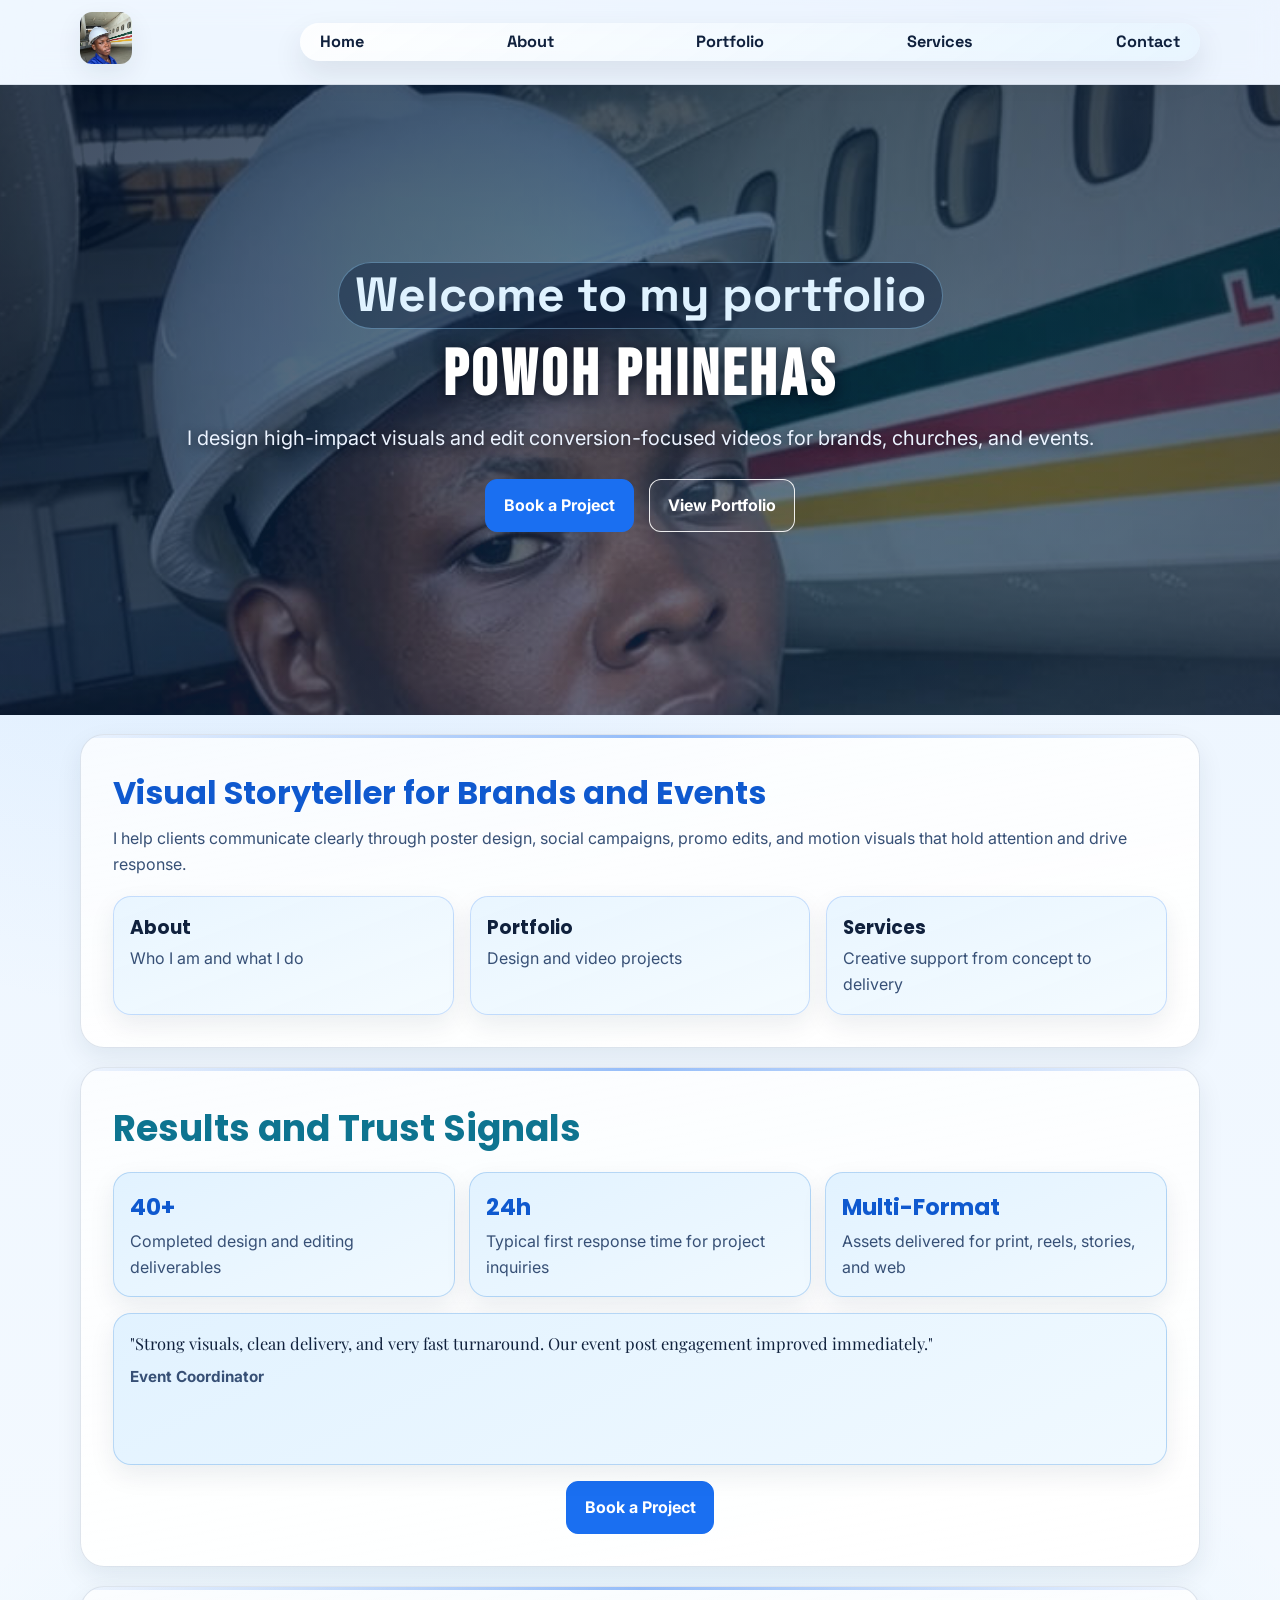
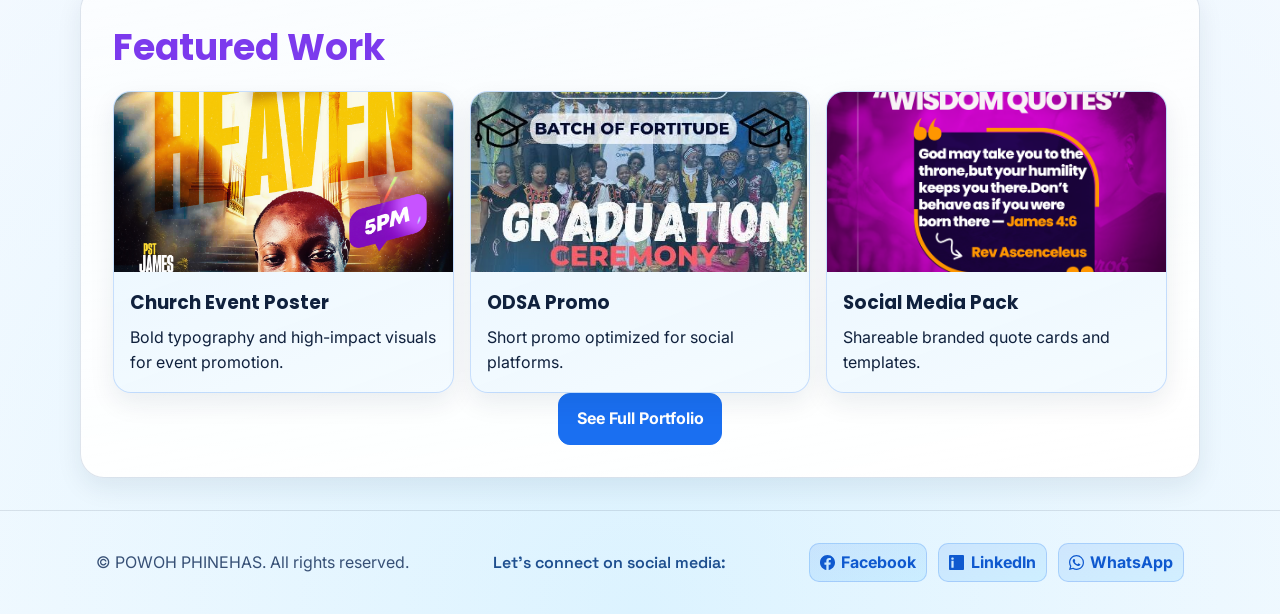
==== index.html @ 0a08f2ab "Done v1.0" ====
﻿<!DOCTYPE html>
<html lang="en">
<head>
  <meta charset="utf-8" />
  <meta name="viewport" content="width=device-width, initial-scale=1.0"/>
  <title>Powoh Phinehas - Portfolio</title>

  <link rel="stylesheet" href="../css/style.css?v=20260227bb" />
  <link href="https://fonts.googleapis.com/css2?family=Inter:wght@300;400;600;700&family=Poppins:wght@400;600;700&family=Space+Grotesk:wght@500;600;700&family=Bebas+Neue&family=Playfair+Display:wght@600;700&display=swap" rel="stylesheet">
</head>
<body>
  <a class="skip-link" href="#main-content">Skip to content</a>
  <header class="site-header">
    <div class="container nav-container">
      <a class="logo" href="index.html">
        <img src="../images/ME.jpeg" alt="Powoh Phinehas logo">
      </a>
      <button id="nav-toggle" aria-label="Toggle navigation" aria-expanded="false" aria-controls="nav">
        <span></span><span></span><span></span>
      </button>
      <nav id="nav" aria-label="Primary navigation">
        <ul>
          <li><a href="index.html" class="nav-link">Home</a></li>
          <li><a href="about.html" class="nav-link">About</a></li>
          <li><a href="Portfolio.html" class="nav-link">Portfolio</a></li>
          <li><a href="services.html" class="nav-link">Services</a></li>
          <li><a href="contact.html" class="nav-link">Contact</a></li>
        </ul>
      </nav>
    </div>
  </header>

  <section class="hero reveal" role="banner" id="home">
    <div class="overlay"></div>
    <div class="container hero-content">
      <p class="hero-welcome">Welcome to my portfolio</p>
      <h1 class="hero-title">POWOH PHINEHAS</h1>
      <p class="hero-sub">I design high-impact visuals and edit conversion-focused videos for brands, churches, and events.</p>
      <div class="hero-cta reveal">
        <a href="contact.html" class="btn btn-primary cta-pulse">Book a Project</a>
        <a href="Portfolio.html" class="btn btn-outline">View Portfolio</a>
      </div>
    </div>
  </section>

  <main id="main-content">
    <section class="home-intro container reveal" id="intro">
      <h2>Visual Storyteller for Brands and Events</h2>
      <p>I help clients communicate clearly through poster design, social campaigns, promo edits, and motion visuals that hold attention and drive response.</p>
      <div class="home-links">
        <a class="card reveal" href="about.html">
          <h3>About</h3>
          <p>Who I am and what I do</p>
        </a>
        <a class="card reveal" href="Portfolio.html">
          <h3>Portfolio</h3>
          <p>Design and video projects</p>
        </a>
        <a class="card reveal" href="services.html">
          <h3>Services</h3>
          <p>Creative support from concept to delivery</p>
        </a>
      </div>
    </section>

    <section class="trust container reveal" id="results">
      <h2 class="section-title">Results and Trust Signals</h2>
      <div class="trust-grid">
        <article class="trust-card reveal">
          <h3>40+</h3>
          <p>Completed design and editing deliverables</p>
        </article>
        <article class="trust-card reveal">
          <h3>24h</h3>
          <p>Typical first response time for project inquiries</p>
        </article>
        <article class="trust-card reveal">
          <h3>Multi-Format</h3>
          <p>Assets delivered for print, reels, stories, and web</p>
        </article>
      </div>
      <div class="testimonial-grid testimonial-carousel">
        <article class="testimonial-card reveal">
          <p>"Strong visuals, clean delivery, and very fast turnaround. Our event post engagement improved immediately."</p>
          <h4>Event Coordinator</h4>
        </article>
        <article class="testimonial-card reveal">
          <p>"The edit pacing and text animation felt premium. It made our promo look much more professional."</p>
          <h4>Media Lead</h4>
        </article>
      </div>
      <div class="center trust-cta">
        <a class="btn btn-primary cta-pulse" href="contact.html">Book a Project</a>
      </div>
    </section>

    <section class="preview container reveal" id="featured">
      <h2 class="section-title">Featured Work</h2>
      <div class="projects-grid preview-grid">
        <article class="project-card reveal">
          <img src="../images/CHURCH POSTER copy.jpg" alt="Church event poster" loading="lazy" decoding="async">
          <div class="project-info">
            <h3>Church Event Poster</h3>
            <p>Bold typography and high-impact visuals for event promotion.</p>
          </div>
        </article>

        <article class="project-card reveal">
          <img src="../images/ODSA.jpeg" alt="Promotional video still" loading="lazy" decoding="async">
          <div class="project-info">
            <h3>ODSA Promo</h3>
            <p>Short promo optimized for social platforms.</p>
          </div>
        </article>

        <article class="project-card reveal">
          <img src="../images/QUOTE.png" alt="Social media quote card" loading="lazy" decoding="async">
          <div class="project-info">
            <h3>Social Media Pack</h3>
            <p>Shareable branded quote cards and templates.</p>
          </div>
        </article>
      </div>
      <div class="center">
        <a class="btn btn-primary" href="Portfolio.html">See Full Portfolio</a>
      </div>
    </section>
  </main>
  <footer class="site-footer">
    <div class="container footer-content">
      <p>&copy; <span id="year"></span> POWOH PHINEHAS. All rights reserved.</p>
      <p class="social-message">Let's connect on social media:</p>
      <div class="social-links" aria-label="Social links">
        <a href="https://www.facebook.com/powoh.phinehas" target="_blank" rel="noopener noreferrer"><span class="social-icon" aria-hidden="true"><svg viewBox="0 0 16 16"><path d="M16 8.049C16 3.604 12.418 0 8 0S0 3.604 0 8.049c0 4.017 2.926 7.347 6.75 7.951V10.38H4.719V8.049H6.75V6.275c0-2.017 1.195-3.131 3.022-3.131.876 0 1.792.158 1.792.158v1.98h-1.01c-.994 0-1.304.621-1.304 1.258v1.509h2.219l-.354 2.331H9.25V16c3.824-.604 6.75-3.934 6.75-7.951"/></svg></span><span>Facebook</span></a>
        <a href="https://www.linkedin.com/feed/?doFeedRefresh=true&nis=true&lipi=urn%3Ali%3Apage%3Ad_flagship3_feed%3B5JfuWDOmRIS6Zm6O9bgHtg%3D%3D" target="_blank" rel="noopener noreferrer"><span class="social-icon" aria-hidden="true"><svg viewBox="0 0 16 16"><path d="M0 1.146C0 .513.526 0 1.175 0h13.65C15.473 0 16 .513 16 1.146v13.708c0 .633-.527 1.146-1.175 1.146H1.175C.526 16 0 15.487 0 14.854zM4.943 13.5V6.169H2.542V13.5zm-1.2-8.332c.837 0 1.358-.554 1.358-1.248-.015-.709-.52-1.248-1.341-1.248S2.4 3.21 2.4 3.92c0 .694.521 1.248 1.327 1.248zm9.758 8.332h-2.4V9.533c0-.996-.356-1.676-1.248-1.676-.681 0-1.086.458-1.264.9-.065.159-.081.38-.081.601V13.5h-2.4V6.169h2.4v1.001c.319-.492.889-1.193 2.165-1.193 1.581 0 2.767 1.032 2.767 3.25z"/></svg></span><span>LinkedIn</span></a>
        <a href="https://wa.me/237678620953" target="_blank" rel="noopener noreferrer"><span class="social-icon" aria-hidden="true"><svg viewBox="0 0 16 16"><path d="M13.601 2.326A7.95 7.95 0 0 0 8.023.001C3.627.001.05 3.56.05 7.94c0 1.402.366 2.77 1.06 3.977L0 16l4.214-1.104A7.98 7.98 0 0 0 8.02 15.9h.003c4.394 0 7.971-3.558 7.972-7.94a7.9 7.9 0 0 0-2.394-5.634M8.023 14.56h-.003a6.64 6.64 0 0 1-3.391-.933l-.243-.144-2.5.655.668-2.43-.158-.25a6.6 6.6 0 0 1-1.02-3.515c.002-3.652 2.994-6.623 6.668-6.623a6.62 6.62 0 0 1 4.709 1.951 6.57 6.57 0 0 1 1.952 4.695c-.001 3.652-2.994 6.623-6.682 6.623m3.651-4.97c-.2-.1-1.183-.582-1.366-.648-.183-.067-.316-.1-.449.1-.133.2-.516.648-.632.782-.116.133-.233.15-.432.05-.2-.1-.843-.31-1.605-.988-.593-.527-.994-1.177-1.11-1.376-.116-.2-.012-.307.087-.407.09-.089.2-.233.299-.35.1-.116.133-.2.2-.333.066-.133.033-.25-.017-.35-.05-.1-.448-1.078-.614-1.475-.162-.39-.327-.337-.449-.343l-.383-.007a.74.74 0 0 0-.532.25c-.183.2-.698.682-.698 1.661s.714 1.924.814 2.057c.1.133 1.403 2.134 3.399 2.992.475.205.845.327 1.134.418.477.151.911.13 1.254.079.382-.057 1.183-.483 1.35-.95.166-.466.166-.866.116-.95-.05-.083-.183-.133-.382-.233"/></svg></span><span>WhatsApp</span></a>
      </div>
    </div>
  </footer>

  <script src="https://cdn.emailjs.com/sdk/2.3.2/email.min.js"></script>
  <script src="../js/script.js?v=20260227bb"></script>
</body>
</html>
---- css/style.css ----
* {
  box-sizing: border-box;
  margin: 0;
  padding: 0;
}

:root {
  --bg-start: #eaf4ff;
  --bg-end: #f7fbff;
  --surface: #ffffff;
  --surface-soft: rgba(255, 255, 255, 0.72);
  --surface-line: rgba(25, 67, 123, 0.14);
  --text: #10213d;
  --text-soft: #375076;
  --brand: #1a6ff1;
  --brand-strong: #0f59cf;
  --brand-soft: rgba(26, 111, 241, 0.12);
  --accent-cyan: #18b8ff;
  --accent-sky: #5dd8ff;
  --accent-mint: #17c9a2;
  --card-grad-a: rgba(232, 245, 255, 0.96);
  --card-grad-b: rgba(244, 251, 255, 0.98);
  --card-border: rgba(26, 111, 241, 0.2);
  --radius-sm: 12px;
  --radius-md: 18px;
  --radius-lg: 24px;
  --shadow-sm: 0 10px 26px rgba(16, 33, 61, 0.08);
  --shadow-md: 0 18px 40px rgba(16, 33, 61, 0.12);
  --shadow-lg: 0 28px 60px rgba(16, 33, 61, 0.16);
  --font-body: "Inter", "Segoe UI", sans-serif;
  --font-heading: "Poppins", sans-serif;
  --font-ui: "Space Grotesk", "Poppins", sans-serif;
  --font-display: "Bebas Neue", "Poppins", sans-serif;
  --font-editorial: "Playfair Display", Georgia, serif;
}

html {
  scroll-behavior: smooth;
}

body {
  min-height: 100%;
  font-family: var(--font-body);
  color: var(--text);
  background:
    radial-gradient(circle at 15% 10%, rgba(92, 169, 255, 0.2), transparent 35%),
    radial-gradient(circle at 85% 0%, rgba(26, 111, 241, 0.16), transparent 30%),
    radial-gradient(circle at 50% 100%, rgba(24, 184, 255, 0.12), transparent 40%),
    linear-gradient(180deg, var(--bg-start), var(--bg-end));
  line-height: 1.6;
  opacity: 1;
  transition: opacity 0.28s ease;
}

body.page-leave {
  opacity: 0;
}

body::after {
  content: "";
  position: fixed;
  inset: 0;
  z-index: 999;
  pointer-events: none;
  background:
    linear-gradient(165deg, rgba(233, 246, 255, 0.95), rgba(194, 232, 255, 0.86)),
    radial-gradient(circle at 75% 25%, rgba(24, 184, 255, 0.24), transparent 45%);
  transform: translateY(0);
  opacity: 0;
  display: none;
}

body.intro-active::after {
  display: block;
  opacity: 1;
}

body.intro-done::after {
  animation: introSweep 0.75s cubic-bezier(0.2, 0.7, 0.2, 1) forwards;
}

@keyframes introSweep {
  0% {
    transform: translateY(0);
    opacity: 1;
  }
  100% {
    transform: translateY(-100%);
    opacity: 0;
  }
}

main {
  display: block;
}

.skip-link {
  position: absolute;
  left: 0.75rem;
  top: -3rem;
  z-index: 120;
  background: var(--brand);
  color: #fff;
  text-decoration: none;
  border-radius: 10px;
  padding: 0.6rem 0.9rem;
  font-weight: 600;
}

.skip-link:focus {
  top: 0.75rem;
}

.container {
  max-width: 1120px;
  margin: 0 auto;
  padding: 1rem;
}

.site-header {
  position: sticky;
  top: 0;
  z-index: 100;
  background: rgba(255, 255, 255, 0.6);
  backdrop-filter: blur(14px);
  border-bottom: 1px solid rgba(16, 33, 61, 0.1);
  transition: background 0.24s ease, box-shadow 0.24s ease, transform 0.24s ease;
}

.site-header.scrolled {
  background: rgba(255, 255, 255, 0.78);
  box-shadow: var(--shadow-sm);
  transform: translateY(-1px);
}

.nav-container {
  display: flex;
  align-items: center;
  justify-content: space-between;
  gap: 1rem;
  padding: 0.75rem 0;
}

.logo img {
  height: 52px;
  width: 52px;
  border-radius: var(--radius-sm);
  object-fit: cover;
  box-shadow: var(--shadow-sm);
}

#nav {
  flex: 1;
  max-width: 900px;
}

#nav ul {
  list-style: none;
  display: flex;
  align-items: center;
  gap: 0.4rem;
  width: 100%;
  justify-content: space-between;
  background: linear-gradient(145deg, rgba(255, 255, 255, 0.78), rgba(230, 244, 255, 0.88));
  border-radius: 999px;
  padding: 0.38rem;
  box-shadow: 0 14px 30px rgba(16, 33, 61, 0.1);
  backdrop-filter: blur(12px);
}

#nav a {
  color: var(--text);
  text-decoration: none;
  padding: 0.62rem 0.86rem;
  border-radius: 999px;
  font-family: var(--font-ui);
  font-weight: 700;
  font-size: 1.02rem;
  flex: 1;
  text-align: center;
  border: 0;
  position: relative;
  overflow: hidden;
  transition: color 0.24s ease, background 0.24s ease, transform 0.24s ease, border-color 0.24s ease;
}

#nav a::after {
  content: "";
  position: absolute;
  inset: auto 20% 5px;
  height: 2px;
  border-radius: 999px;
  background: linear-gradient(90deg, var(--brand), var(--accent-cyan));
  transform: scaleX(0);
  transform-origin: center;
  transition: transform 0.24s ease;
}

#nav a:hover,
#nav a.active {
  color: var(--brand);
  background: linear-gradient(145deg, rgba(26, 111, 241, 0.14), rgba(24, 184, 255, 0.14));
  transform: translateY(-1px);
}

#nav a:hover::after,
#nav a.active::after {
  transform: scaleX(1);
}

#nav a.active {
  animation: navActivePulse 2.2s ease-in-out infinite;
}

@keyframes navActivePulse {
  0%, 100% {
    box-shadow: 0 0 0 0 rgba(26, 111, 241, 0.12);
  }
  50% {
    box-shadow: 0 0 0 8px rgba(26, 111, 241, 0.02);
  }
}

#nav a:focus-visible,
.btn:focus-visible,
.filter-btn:focus-visible,
input:focus-visible,
textarea:focus-visible,
.lb-close:focus-visible {
  outline: 3px solid rgba(26, 111, 241, 0.34);
  outline-offset: 2px;
}

#nav-toggle {
  display: none;
  height: 42px;
  width: 42px;
  border: 1px solid rgba(16, 33, 61, 0.12);
  border-radius: 10px;
  background: rgba(255, 255, 255, 0.75);
  cursor: pointer;
  align-items: center;
  justify-content: center;
  flex-direction: column;
  gap: 4px;
}

#nav-toggle span {
  display: block;
  width: 18px;
  height: 2px;
  border-radius: 3px;
  background: var(--text);
  transition: transform 0.24s ease, opacity 0.24s ease;
}

#nav-toggle.open span:nth-child(1) {
  transform: translateY(6px) rotate(45deg);
}

#nav-toggle.open span:nth-child(2) {
  opacity: 0;
}

#nav-toggle.open span:nth-child(3) {
  transform: translateY(-6px) rotate(-45deg);
}

.hero {
  min-height: 70vh;
  display: flex;
  align-items: center;
  position: relative;
  overflow: hidden;
  background-image: url("../../images/ME.jpeg");
  background-position: center;
  background-size: cover;
  background-repeat: no-repeat;
}

.hero::before {
  content: "";
  position: absolute;
  inset: -5%;
  background-image: inherit;
  background-size: cover;
  background-position: center;
  transform: translateY(var(--parallax-offset, 0px)) scale(1.05);
  z-index: 0;
  filter: contrast(1.12) saturate(1.16) brightness(0.82);
}

.hero .overlay {
  position: absolute;
  inset: 0;
  z-index: 1;
  background:
    linear-gradient(168deg, rgba(5, 20, 46, 0.56), rgba(14, 48, 95, 0.34)),
    radial-gradient(circle at 50% 35%, rgba(24, 184, 255, 0.16), rgba(10, 25, 55, 0.38));
}

.hero-content {
  width: 100%;
  position: relative;
  z-index: 2;
  text-align: center;
  padding: 5rem 1rem;
}

.hero-welcome {
  display: inline-block;
  margin-bottom: 0.75rem;
  padding: 0.45rem 1rem;
  border-radius: 999px;
  font-family: var(--font-ui);
  font-weight: 700;
  font-size: clamp(1.5rem, 4.5vw, 3rem);
  line-height: 1.05;
  color: #dff2ff;
  background: rgba(8, 25, 54, 0.42);
  border: 1px solid rgba(154, 214, 255, 0.4);
}

.hero-title {
  font-family: var(--font-display);
  font-size: clamp(2.2rem, 6vw, 4rem);
  line-height: 1.08;
  letter-spacing: 0.06em;
  color: #fff;
  margin-bottom: 0.8rem;
  text-shadow: 0 3px 14px rgba(2, 8, 20, 0.72);
}

body.motion-ready .hero-title,
body.motion-ready .hero-sub,
body.motion-ready .hero-cta {
  opacity: 0;
  transform: translateY(20px);
}

body.hero-ready .hero-title,
body.hero-ready .hero-sub,
body.hero-ready .hero-cta {
  opacity: 1;
  transform: translateY(0);
  transition: opacity 0.75s ease, transform 0.75s ease;
}

body.hero-ready .hero-sub {
  transition-delay: 0.18s;
}

body.hero-ready .hero-cta {
  transition-delay: 0.34s;
}

.hero-sub {
  color: #ebf3ff;
  font-size: clamp(1rem, 2vw, 1.25rem);
  margin-bottom: 1.2rem;
  text-shadow: 0 2px 10px rgba(2, 8, 20, 0.62);
}

.hero-cta .btn {
  margin: 0.35rem;
}

.btn {
  display: inline-block;
  padding: 0.78rem 1.12rem;
  border-radius: var(--radius-sm);
  border: 1px solid rgba(16, 33, 61, 0.12);
  text-decoration: none;
  font-weight: 700;
  color: var(--text);
  background: #fff;
  transition: transform 0.2s ease, box-shadow 0.2s ease, background 0.2s ease;
}

.btn:hover {
  transform: translateY(-2px);
  box-shadow: var(--shadow-md);
}

.btn:active {
  transform: translateY(0);
}

.btn-primary {
  background: var(--brand);
  border-color: var(--brand);
  color: #fff;
}

.btn-primary:hover {
  background: var(--brand-strong);
  border-color: var(--brand-strong);
}

@keyframes ctaBreath {
  0% {
    transform: scale(1);
    box-shadow: 0 0 0 0 rgba(26, 111, 241, 0.32);
  }
  50% {
    transform: scale(1.06);
    box-shadow: 0 0 0 10px rgba(26, 111, 241, 0.05);
  }
  100% {
    transform: scale(1);
    box-shadow: 0 0 0 0 rgba(26, 111, 241, 0.32);
  }
}

.cta-pulse {
  animation: ctaBreath 2.6s ease-in-out infinite;
}

.cta-pulse:hover {
  animation-play-state: paused;
}

.btn-outline {
  color: #fff;
  border-color: rgba(255, 255, 255, 0.9);
  background: rgba(255, 255, 255, 0.08);
}

.btn-outline:hover {
  background: rgba(255, 255, 255, 0.2);
}

.about,
.portfolio,
.services,
.contact,
.home-intro,
.preview,
.trust {
  margin: 1.2rem auto;
  padding: 2rem;
  border-radius: var(--radius-lg);
  background: linear-gradient(170deg, var(--surface-soft), #fff);
  border: 1px solid var(--surface-line);
  box-shadow: var(--shadow-sm);
  position: relative;
  overflow: hidden;
}

.about::before,
.portfolio::before,
.services::before,
.contact::before,
.home-intro::before,
.preview::before,
.trust::before {
  content: "";
  position: absolute;
  left: -8%;
  right: -8%;
  top: 0;
  height: 3px;
  background: linear-gradient(90deg, transparent, rgba(26, 111, 241, 0.45), transparent);
  animation: driftLine 7s linear infinite;
}

@keyframes driftLine {
  0% {
    transform: translateX(-30%);
  }
  100% {
    transform: translateX(30%);
  }
}

.section-title {
  font-family: var(--font-heading);
  font-size: clamp(1.6rem, 3vw, 2.25rem);
  margin-bottom: 0.9rem;
}

.home-intro h2 {
  font-family: var(--font-heading);
  font-size: clamp(1.4rem, 3vw, 2rem);
  margin-bottom: 0.5rem;
}

#intro h2 {
  color: #0f59cf;
}

#results .section-title {
  color: #0e7490;
}

#featured .section-title {
  color: #7c3aed;
}

.home-intro p,
.portfolio-intro,
.bio,
.proj-desc,
.project-meta,
.project-outcome,
.service-card p,
.contact-info p,
.contact-info a {
  color: var(--text-soft);
}

.case-line {
  color: var(--text);
  font-size: 0.94rem;
  margin-bottom: 0.34rem;
}

.home-links {
  display: flex;
  flex-wrap: wrap;
  gap: 1rem;
  margin-top: 1.2rem;
}

.card,
.project-card,
.service-card,
.contact-grid form,
.contact-info {
  border-radius: var(--radius-md);
  border: 1px solid var(--card-border);
  background: linear-gradient(160deg, var(--card-grad-a), var(--card-grad-b));
  box-shadow: var(--shadow-sm);
}

.card {
  flex: 1;
  min-width: 220px;
  padding: 1rem;
  color: inherit;
  text-decoration: none;
  transition: transform 0.24s ease, box-shadow 0.24s ease;
}

.card h3 {
  font-family: var(--font-heading);
  margin-bottom: 0.2rem;
}

.card:hover {
  transform: translateY(-4px);
  box-shadow: var(--shadow-md);
}

@keyframes gentleFloat {
  0% {
    transform: translateY(0);
  }
  50% {
    transform: translateY(-8px);
  }
  100% {
    transform: translateY(0);
  }
}

.home-intro .home-links .card,
.trust-grid .trust-card {
  animation: gentleFloat 5.6s ease-in-out infinite;
}

.home-intro .home-links .card:nth-child(2),
.trust-grid .trust-card:nth-child(2) {
  animation-delay: 0.7s;
}

.home-intro .home-links .card:nth-child(3),
.trust-grid .trust-card:nth-child(3) {
  animation-delay: 1.4s;
}

.about-grid {
  display: grid;
  grid-template-columns: 280px 1fr;
  gap: 1.3rem;
  align-items: center;
}

.about-photo img {
  width: 100%;
  border-radius: var(--radius-md);
  box-shadow: var(--shadow-md);
}

.tools-list {
  margin: 0.6rem 0 1rem 1.2rem;
}

.tools-list li {
  margin-bottom: 0.35rem;
}

.skills-grid,
.about-skills {
  display: grid;
  grid-template-columns: repeat(2, minmax(0, 1fr));
  gap: 0.9rem;
}

.progress {
  margin-top: 0.45rem;
  border-radius: 999px;
  background: rgba(16, 33, 61, 0.12);
  height: 12px;
  overflow: hidden;
}

.progress > span {
  display: block;
  width: 0%;
  height: 100%;
  background: linear-gradient(90deg, #0f67e5, #5ec7ff);
  transition: width 1s ease;
}

.skill h4 {
  display: flex;
  align-items: center;
  justify-content: space-between;
  gap: 0.6rem;
}

.skill-value {
  color: var(--brand-strong);
  font-weight: 700;
}

.filters {
  display: flex;
  flex-wrap: wrap;
  gap: 0.6rem;
  margin-bottom: 0.9rem;
}

.filter-btn {
  border: 1px solid rgba(16, 33, 61, 0.12);
  border-radius: 999px;
  padding: 0.5rem 0.86rem;
  font-weight: 700;
  cursor: pointer;
  color: var(--text);
  background: #fff;
}

.filter-btn.active {
  color: #fff;
  border-color: transparent;
  background: var(--brand);
}

.projects-grid {
  display: grid;
  grid-template-columns: repeat(auto-fit, minmax(260px, 1fr));
  gap: 1rem;
}

.project-card {
  overflow: hidden;
  transition: transform 0.24s ease, box-shadow 0.24s ease;
  position: relative;
}

.project-card:hover {
  transform: translateY(-5px);
  box-shadow: var(--shadow-lg);
}

.project-card::after {
  content: "View Full";
  position: absolute;
  inset: 0;
  display: grid;
  place-items: center;
  color: #fff;
  font-weight: 700;
  letter-spacing: 0.02em;
  background: linear-gradient(180deg, rgba(11, 19, 36, 0.03), rgba(11, 19, 36, 0.62));
  opacity: 0;
  transform: translateY(8px);
  transition: opacity 0.25s ease, transform 0.25s ease;
  pointer-events: none;
}

.project-card:hover::after,
.project-card:focus-visible::after {
  opacity: 1;
  transform: translateY(0);
}

.project-card.filter-out {
  opacity: 0;
  transform: scale(0.94);
  pointer-events: none;
}

.project-card.filter-in {
  animation: filterIn 0.34s ease;
}

@keyframes filterIn {
  from {
    opacity: 0;
    transform: scale(0.94);
  }
  to {
    opacity: 1;
    transform: scale(1);
  }
}

.project-card img {
  width: 100%;
  height: 180px;
  object-fit: cover;
  display: block;
}

.portfolio .project-card img {
  height: 260px;
  object-fit: contain;
  background: #eaf4ff;
}

.project-info {
  padding: 1rem;
}

.project-info h3 {
  font-family: var(--font-heading);
  margin-bottom: 0.42rem;
}

.project-meta,
.project-outcome,
.proj-desc {
  font-size: 0.95rem;
  margin-bottom: 0.35rem;
}

.project-meta strong,
.project-outcome strong {
  color: var(--text);
}

.services-grid {
  display: grid;
  grid-template-columns: repeat(auto-fit, minmax(220px, 1fr));
  gap: 1rem;
}

.service-card {
  padding: 1rem;
  transition: transform 0.22s ease, box-shadow 0.22s ease;
}

.service-card:hover {
  transform: translateY(-4px);
  box-shadow: var(--shadow-md);
}

.service-card h3,
.contact-info h3 {
  font-family: var(--font-heading);
  margin-bottom: 0.4rem;
}

.service-icon {
  width: 42px;
  height: 42px;
  border-radius: 12px;
  display: grid;
  place-items: center;
  background: var(--brand-soft);
  color: var(--brand-strong);
  font-weight: 700;
  margin-bottom: 0.65rem;
  border: 1px solid rgba(26, 111, 241, 0.28);
  transition: transform 0.25s ease;
}

.service-card:hover .service-icon {
  transform: translateY(-3px) rotate(-4deg);
}

.contact-grid {
  display: grid;
  grid-template-columns: 1fr 360px;
  gap: 1rem;
  align-items: start;
}

.contact-grid form,
.contact-info {
  padding: 1rem;
}

.contact-cta,
.contact-info {
  background: linear-gradient(170deg, rgba(255, 255, 255, 0.9), rgba(233, 246, 255, 0.95));
  backdrop-filter: blur(10px);
}

.contact-cta {
  border: 1px solid rgba(16, 33, 61, 0.1);
  border-radius: var(--radius-md);
  box-shadow: var(--shadow-sm);
  min-height: 100%;
  display: flex;
  flex-direction: column;
  align-items: center;
  justify-content: center;
  text-align: center;
  gap: 0.8rem;
  padding: 2rem 1.2rem;
}

.contact-cta h2 {
  font-family: var(--font-heading);
  font-size: clamp(1.4rem, 2.8vw, 2rem);
}

.contact-cta p {
  color: var(--text-soft);
  max-width: 44ch;
}

.btn-whatsapp {
  background: #ffffff;
  color: #25d366;
  border-color: rgba(37, 211, 102, 0.35);
  border-radius: 999px;
  padding: 0.9rem;
  display: inline-flex;
  align-items: center;
  justify-content: center;
  gap: 0;
  font-weight: 700;
  font-family: var(--font-ui);
  width: 94px;
  height: 94px;
}

.btn-whatsapp:hover {
  transform: translateY(-2px) scale(1.03);
  box-shadow: 0 16px 30px rgba(37, 211, 102, 0.28);
  background: #f6fff9;
}

.wa-icon {
  width: 52px;
  height: 52px;
  display: inline-grid;
  place-items: center;
}

.wa-icon svg {
  width: 100%;
  height: 100%;
  fill: #25d366;
}

.btn-whatsapp.icon-only {
  padding: 0;
}

.wa-label {
  margin-top: 0.35rem;
  font-family: var(--font-ui);
  font-weight: 700;
  color: #167a46;
}

.contact-grid form {
  display: flex;
  flex-direction: column;
  gap: 0.62rem;
}

.contact-grid label {
  font-weight: 700;
}

.contact-grid input,
.contact-grid textarea,
.contact-grid select {
  border-radius: 10px;
  border: 1px solid rgba(16, 33, 61, 0.18);
  padding: 0.7rem;
  font: inherit;
  background: #fff;
}

.contact-grid input:focus,
.contact-grid textarea:focus,
.contact-grid select:focus {
  border-color: var(--brand);
  outline: 2px solid rgba(26, 111, 241, 0.25);
}

.contact-socials {
  margin-top: 0.8rem;
}

.hp-field {
  position: absolute;
  opacity: 0;
  pointer-events: none;
  height: 0;
  width: 0;
}

.form-status {
  margin-top: 0.45rem;
  font-weight: 700;
}

.form-status.error {
  color: #c22525;
}

.form-status.success {
  color: #0f8a42;
}

.btn.is-loading {
  opacity: 0.9;
  pointer-events: none;
  position: relative;
}

.btn.is-loading::after {
  content: "";
  width: 14px;
  height: 14px;
  margin-left: 8px;
  border-radius: 999px;
  border: 2px solid rgba(255, 255, 255, 0.55);
  border-top-color: #fff;
  display: inline-block;
  vertical-align: middle;
  animation: spin 0.75s linear infinite;
}

.btn.is-success {
  background: #0f8a42;
  border-color: #0f8a42;
}

@keyframes spin {
  to {
    transform: rotate(360deg);
  }
}

.site-footer {
  margin-top: 2rem;
  border-top: 1px solid rgba(16, 33, 61, 0.11);
  padding: 1rem 0;
}

.footer-content {
  display: flex;
  align-items: center;
  justify-content: space-between;
  flex-wrap: wrap;
  gap: 1rem;
  color: var(--text-soft);
}

.social-links {
  display: flex;
  flex-wrap: wrap;
  gap: 0.7rem;
}

.social-message {
  color: #1e4f8f;
  font-weight: 600;
  font-family: var(--font-ui);
}

.social-links a {
  display: inline-flex;
  align-items: center;
  gap: 0.4rem;
  text-decoration: none;
  border: 1px solid rgba(26, 111, 241, 0.22);
  border-radius: 10px;
  background: linear-gradient(160deg, rgba(26, 111, 241, 0.12), rgba(24, 184, 255, 0.12));
  color: var(--brand-strong);
  padding: 0.34rem 0.62rem;
  font-weight: 700;
  transition: transform 0.2s ease, background 0.2s ease, box-shadow 0.2s ease;
  position: relative;
  overflow: hidden;
}

.social-links a:hover {
  transform: translateY(-1px);
  background: linear-gradient(160deg, rgba(26, 111, 241, 0.2), rgba(24, 184, 255, 0.2));
  box-shadow: 0 8px 16px rgba(26, 111, 241, 0.18);
}

.social-links a:active::after {
  content: "";
  position: absolute;
  width: 160px;
  height: 160px;
  border-radius: 999px;
  left: 50%;
  top: 50%;
  transform: translate(-50%, -50%);
  background: rgba(26, 111, 241, 0.18);
  animation: ripple 0.4s ease;
}

.social-icon {
  width: 15px;
  height: 15px;
  display: inline-grid;
  place-items: center;
}

.social-icon svg {
  width: 100%;
  height: 100%;
  fill: currentColor;
}

@keyframes ripple {
  from {
    opacity: 0.9;
    transform: translate(-50%, -50%) scale(0.1);
  }
  to {
    opacity: 0;
    transform: translate(-50%, -50%) scale(1);
  }
}

.lightbox {
  position: fixed;
  inset: 0;
  display: none;
  align-items: center;
  justify-content: center;
  z-index: 200;
  padding: 0;
  background: rgba(5, 16, 34, 0.82);
}

.lb-panel {
  width: 100vw;
  height: 100vh;
  max-height: 100vh;
  overflow: hidden;
  border-radius: 0;
  background: #0b1324;
  box-shadow: none;
  display: grid;
  grid-template-rows: 1fr auto;
}

.lightbox .lb-img {
  display: block;
  width: 100%;
  height: 100%;
  max-height: calc(100vh - 110px);
  object-fit: contain;
  background: #0b1324;
  margin: 0 auto;
}

.lb-body {
  padding: 0.9rem 1.1rem 1.1rem;
  background: rgba(255, 255, 255, 0.96);
}

.lb-caption {
  font-family: var(--font-heading);
  margin-bottom: 0.35rem;
}

.lb-desc {
  color: var(--text-soft);
}

.lb-close {
  position: absolute;
  right: 1rem;
  top: 0.85rem;
  border: 0;
  height: 42px;
  width: 42px;
  border-radius: 50%;
  cursor: pointer;
  color: #fff;
  background: rgba(5, 16, 34, 0.62);
  font-size: 1.5rem;
  z-index: 210;
}

.center {
  text-align: center;
}

.trust-grid {
  display: grid;
  grid-template-columns: repeat(auto-fit, minmax(220px, 1fr));
  gap: 0.9rem;
  margin-bottom: 1rem;
}

.trust-card,
.testimonial-card {
  background: linear-gradient(155deg, rgba(225, 242, 255, 0.98), rgba(240, 249, 255, 0.98));
  border: 1px solid rgba(24, 122, 214, 0.25);
  border-radius: var(--radius-md);
  box-shadow: var(--shadow-sm);
  padding: 1rem;
}

.trust-card h3 {
  font-family: var(--font-heading);
  font-size: 1.45rem;
  color: var(--brand-strong);
  margin-bottom: 0.2rem;
}

.trust-card p {
  color: var(--text-soft);
}

.testimonial-grid {
  display: grid;
  grid-template-columns: repeat(auto-fit, minmax(280px, 1fr));
  gap: 0.9rem;
}

.testimonial-carousel {
  position: relative;
  min-height: 152px;
}

.testimonial-carousel .testimonial-card {
  opacity: 0;
  transform: translateY(12px);
  position: absolute;
  inset: 0;
  transition: opacity 0.45s ease, transform 0.45s ease;
}

.testimonial-carousel .testimonial-card:first-child {
  opacity: 1;
  transform: translateY(0);
}

.testimonial-carousel .testimonial-card.active {
  opacity: 1;
  transform: translateY(0);
}

.testimonial-card p {
  color: var(--text);
  font-family: var(--font-editorial);
  font-size: 1.03rem;
}

.testimonial-card h4 {
  margin-top: 0.5rem;
  color: var(--text-soft);
  font-size: 0.95rem;
}

.trust-cta {
  margin-top: 1rem;
}

.reveal {
  opacity: 1;
  transform: none;
}

body.motion-ready .reveal {
  opacity: 0;
  transform: translateY(18px);
  transition: opacity 0.6s ease, transform 0.6s ease;
}

body.motion-ready .reveal.revealed {
  opacity: 1;
  transform: translateY(0);
}

@media (max-width: 920px) {
  .about,
  .portfolio,
  .services,
  .contact,
  .home-intro,
  .preview,
  .trust {
    padding: 1.3rem;
  }

  .about-grid,
  .skills-grid,
  .about-skills,
  .contact-grid {
    grid-template-columns: 1fr;
  }

  .testimonial-carousel {
    min-height: 190px;
  }

  #nav-toggle {
    display: inline-flex;
  }

  #nav {
    position: absolute;
    top: calc(100% + 8px);
    right: 1rem;
    width: min(290px, 90vw);
    opacity: 0;
    pointer-events: none;
    transform: translateY(-12px);
    transition: opacity 0.22s ease, transform 0.22s ease;
    border: 1px solid rgba(16, 33, 61, 0.11);
    border-radius: var(--radius-md);
    background: rgba(255, 255, 255, 0.92);
    box-shadow: var(--shadow-md);
    backdrop-filter: blur(10px);
  }

  #nav ul {
    flex-direction: column;
    align-items: stretch;
    gap: 0.3rem;
    padding: 0.75rem;
  }

  #nav.open {
    opacity: 1;
    pointer-events: auto;
    transform: translateY(0);
  }
}

@media (max-width: 620px) {
  .hero {
    min-height: 64vh;
  }

  .hero-content {
    padding: 4rem 1rem;
  }

  .project-card img {
    height: 210px;
  }
}

@media (prefers-reduced-motion: reduce) {
  html {
    scroll-behavior: auto;
  }

  *,
  *::before,
  *::after {
    animation: none !important;
    transition: none !important;
  }

  body::after {
    display: none;
  }
}
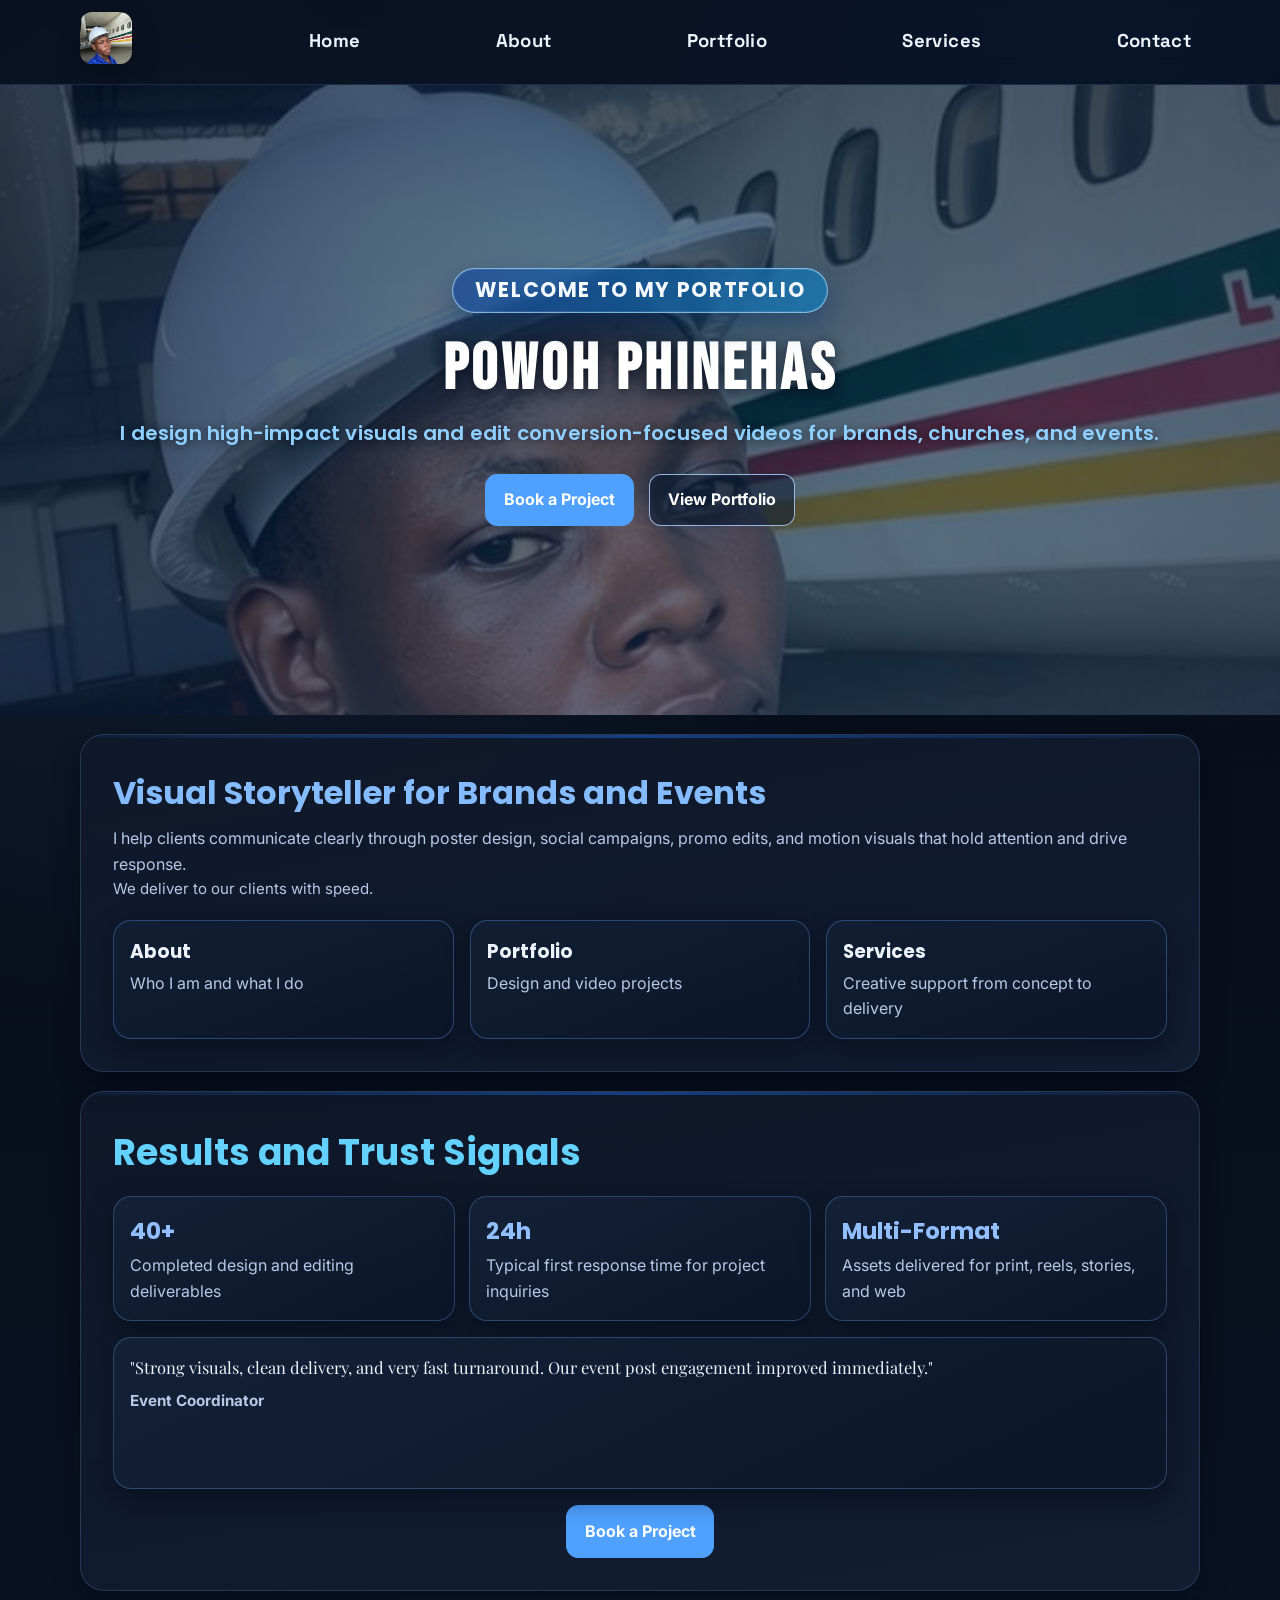
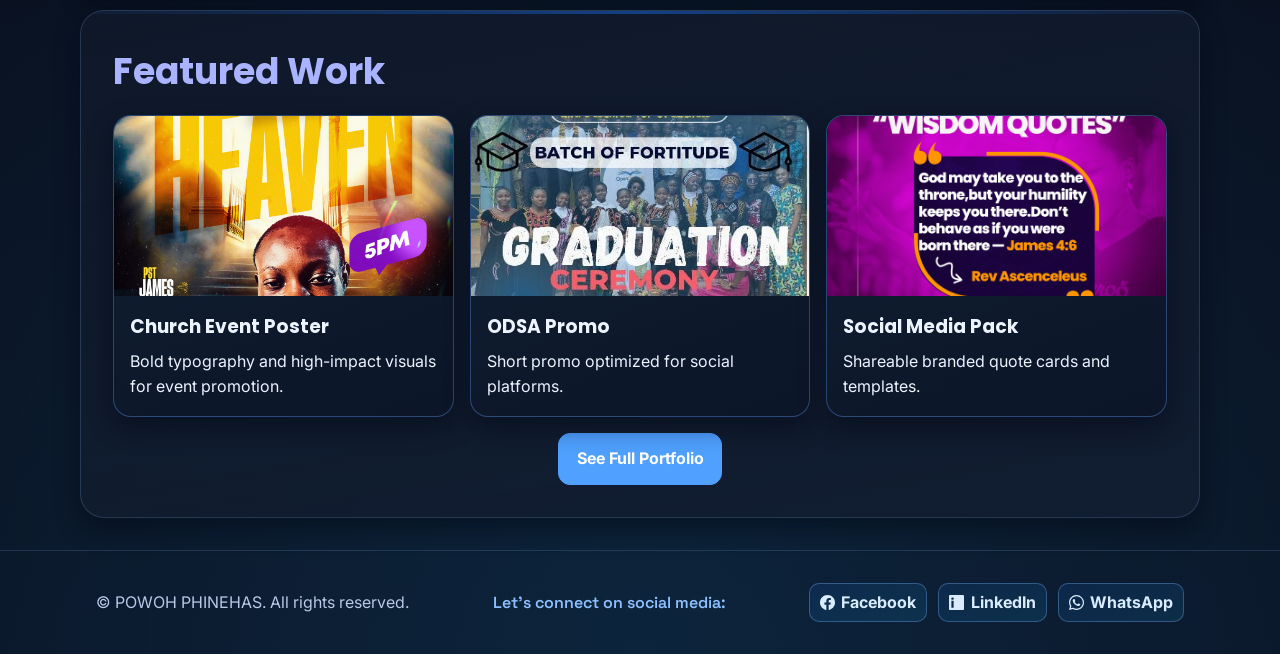
==== commit d63aa0fb: "last commit" ====
--- a/index.html
+++ b/index.html
@@ -4,16 +4,17 @@
   <meta charset="utf-8" />
   <meta name="viewport" content="width=device-width, initial-scale=1.0"/>
   <title>Powoh Phinehas - Portfolio</title>
+  <link rel="icon" type="image/jpeg" href="images/star.jpg" />
 
-  <link rel="stylesheet" href="../css/style.css?v=20260227bb" />
+  <link rel="stylesheet" href="css/style.css?v=20260227bb" />
   <link href="https://fonts.googleapis.com/css2?family=Inter:wght@300;400;600;700&family=Poppins:wght@400;600;700&family=Space+Grotesk:wght@500;600;700&family=Bebas+Neue&family=Playfair+Display:wght@600;700&display=swap" rel="stylesheet">
 </head>
 <body>
-  <a class="skip-link" href="#main-content">Skip to content</a>
+  <a class="skip-link" href="#main-content">Skips to content</a>
   <header class="site-header">
     <div class="container nav-container">
       <a class="logo" href="index.html">
-        <img src="../images/ME.jpeg" alt="Powoh Phinehas logo">
+        <img src="images/ME.jpeg" alt="Powoh Phinehas logo">
       </a>
       <button id="nav-toggle" aria-label="Toggle navigation" aria-expanded="false" aria-controls="nav">
         <span></span><span></span><span></span>
@@ -47,6 +48,7 @@
     <section class="home-intro container reveal" id="intro">
       <h2>Visual Storyteller for Brands and Events</h2>
       <p>I help clients communicate clearly through poster design, social campaigns, promo edits, and motion visuals that hold attention and drive response.</p>
+      <p class="case-line">We deliver to our clients with speed.</p>
       <div class="home-links">
         <a class="card reveal" href="about.html">
           <h3>About</h3>
@@ -98,7 +100,7 @@
       <h2 class="section-title">Featured Work</h2>
       <div class="projects-grid preview-grid">
         <article class="project-card reveal">
-          <img src="../images/CHURCH POSTER copy.jpg" alt="Church event poster" loading="lazy" decoding="async">
+          <img src="images/CHURCH POSTER copy.jpg" alt="Church event poster" loading="lazy" decoding="async">
           <div class="project-info">
             <h3>Church Event Poster</h3>
             <p>Bold typography and high-impact visuals for event promotion.</p>
@@ -106,7 +108,7 @@
         </article>
 
         <article class="project-card reveal">
-          <img src="../images/ODSA.jpeg" alt="Promotional video still" loading="lazy" decoding="async">
+          <img src="images/ODSA.jpeg" alt="Promotional video still" loading="lazy" decoding="async">
           <div class="project-info">
             <h3>ODSA Promo</h3>
             <p>Short promo optimized for social platforms.</p>
@@ -114,7 +116,7 @@
         </article>
 
         <article class="project-card reveal">
-          <img src="../images/QUOTE.png" alt="Social media quote card" loading="lazy" decoding="async">
+          <img src="images/QUOTE.png" alt="Social media quote card" loading="lazy" decoding="async">
           <div class="project-info">
             <h3>Social Media Pack</h3>
             <p>Shareable branded quote cards and templates.</p>
@@ -139,7 +141,7 @@
   </footer>
 
   <script src="https://cdn.emailjs.com/sdk/2.3.2/email.min.js"></script>
-  <script src="../js/script.js?v=20260227bb"></script>
+  <script src="js/script.js?v=20260227bb"></script>
 </body>
 </html>
 
--- a/css/style.css
+++ b/css/style.css
@@ -5,28 +5,28 @@
 }
 
 :root {
-  --bg-start: #eaf4ff;
-  --bg-end: #f7fbff;
-  --surface: #ffffff;
-  --surface-soft: rgba(255, 255, 255, 0.72);
-  --surface-line: rgba(25, 67, 123, 0.14);
-  --text: #10213d;
-  --text-soft: #375076;
-  --brand: #1a6ff1;
-  --brand-strong: #0f59cf;
-  --brand-soft: rgba(26, 111, 241, 0.12);
+  --bg-start: #060b14;
+  --bg-end: #0b1426;
+  --surface: #121b2d;
+  --surface-soft: rgba(16, 25, 42, 0.88);
+  --surface-line: rgba(118, 149, 201, 0.24);
+  --text: #ecf3ff;
+  --text-soft: #b8c8e6;
+  --brand: #4fa0ff;
+  --brand-strong: #7cb8ff;
+  --brand-soft: rgba(79, 160, 255, 0.2);
   --accent-cyan: #18b8ff;
   --accent-sky: #5dd8ff;
   --accent-mint: #17c9a2;
-  --card-grad-a: rgba(232, 245, 255, 0.96);
-  --card-grad-b: rgba(244, 251, 255, 0.98);
-  --card-border: rgba(26, 111, 241, 0.2);
+  --card-grad-a: rgba(18, 31, 52, 0.94);
+  --card-grad-b: rgba(12, 22, 40, 0.98);
+  --card-border: rgba(102, 158, 255, 0.35);
   --radius-sm: 12px;
   --radius-md: 18px;
   --radius-lg: 24px;
-  --shadow-sm: 0 10px 26px rgba(16, 33, 61, 0.08);
-  --shadow-md: 0 18px 40px rgba(16, 33, 61, 0.12);
-  --shadow-lg: 0 28px 60px rgba(16, 33, 61, 0.16);
+  --shadow-sm: 0 10px 26px rgba(2, 7, 16, 0.48);
+  --shadow-md: 0 18px 40px rgba(2, 7, 16, 0.55);
+  --shadow-lg: 0 28px 60px rgba(2, 7, 16, 0.62);
   --font-body: "Inter", "Segoe UI", sans-serif;
   --font-heading: "Poppins", sans-serif;
   --font-ui: "Space Grotesk", "Poppins", sans-serif;
@@ -43,9 +43,9 @@
   font-family: var(--font-body);
   color: var(--text);
   background:
-    radial-gradient(circle at 15% 10%, rgba(92, 169, 255, 0.2), transparent 35%),
-    radial-gradient(circle at 85% 0%, rgba(26, 111, 241, 0.16), transparent 30%),
-    radial-gradient(circle at 50% 100%, rgba(24, 184, 255, 0.12), transparent 40%),
+    radial-gradient(circle at 15% 10%, rgba(92, 169, 255, 0.16), transparent 35%),
+    radial-gradient(circle at 85% 0%, rgba(26, 111, 241, 0.24), transparent 30%),
+    radial-gradient(circle at 50% 100%, rgba(24, 184, 255, 0.1), transparent 40%),
     linear-gradient(180deg, var(--bg-start), var(--bg-end));
   line-height: 1.6;
   opacity: 1;
@@ -63,8 +63,8 @@
   z-index: 999;
   pointer-events: none;
   background:
-    linear-gradient(165deg, rgba(233, 246, 255, 0.95), rgba(194, 232, 255, 0.86)),
-    radial-gradient(circle at 75% 25%, rgba(24, 184, 255, 0.24), transparent 45%);
+    linear-gradient(165deg, rgba(10, 20, 38, 0.95), rgba(5, 14, 30, 0.92)),
+    radial-gradient(circle at 75% 25%, rgba(24, 184, 255, 0.26), transparent 45%);
   transform: translateY(0);
   opacity: 0;
   display: none;
@@ -121,14 +121,14 @@
   position: sticky;
   top: 0;
   z-index: 100;
-  background: rgba(255, 255, 255, 0.6);
+  background: rgba(9, 16, 30, 0.72);
   backdrop-filter: blur(14px);
-  border-bottom: 1px solid rgba(16, 33, 61, 0.1);
+  border-bottom: 1px solid rgba(130, 160, 210, 0.18);
   transition: background 0.24s ease, box-shadow 0.24s ease, transform 0.24s ease;
 }
 
 .site-header.scrolled {
-  background: rgba(255, 255, 255, 0.78);
+  background: rgba(9, 16, 30, 0.92);
   box-shadow: var(--shadow-sm);
   transform: translateY(-1px);
 }
@@ -161,33 +161,34 @@
   gap: 0.4rem;
   width: 100%;
   justify-content: space-between;
-  background: linear-gradient(145deg, rgba(255, 255, 255, 0.78), rgba(230, 244, 255, 0.88));
-  border-radius: 999px;
-  padding: 0.38rem;
-  box-shadow: 0 14px 30px rgba(16, 33, 61, 0.1);
-  backdrop-filter: blur(12px);
+  background: transparent;
+  border-radius: 0;
+  padding: 0;
+  box-shadow: none;
+  backdrop-filter: none;
 }
 
 #nav a {
   color: var(--text);
   text-decoration: none;
-  padding: 0.62rem 0.86rem;
-  border-radius: 999px;
+  padding: 0.78rem 0.55rem;
+  border-radius: 0;
   font-family: var(--font-ui);
   font-weight: 700;
-  font-size: 1.02rem;
+  font-size: 1.16rem;
+  letter-spacing: 0.02em;
   flex: 1;
   text-align: center;
   border: 0;
   position: relative;
-  overflow: hidden;
-  transition: color 0.24s ease, background 0.24s ease, transform 0.24s ease, border-color 0.24s ease;
+  overflow: visible;
+  transition: color 0.24s ease, transform 0.24s ease;
 }
 
 #nav a::after {
   content: "";
   position: absolute;
-  inset: auto 20% 5px;
+  inset: auto 0 4px;
   height: 2px;
   border-radius: 999px;
   background: linear-gradient(90deg, var(--brand), var(--accent-cyan));
@@ -198,9 +199,9 @@
 
 #nav a:hover,
 #nav a.active {
-  color: var(--brand);
-  background: linear-gradient(145deg, rgba(26, 111, 241, 0.14), rgba(24, 184, 255, 0.14));
-  transform: translateY(-1px);
+  color: #e7f2ff;
+  background: transparent;
+  transform: none;
 }
 
 #nav a:hover::after,
@@ -209,7 +210,7 @@
 }
 
 #nav a.active {
-  animation: navActivePulse 2.2s ease-in-out infinite;
+  animation: none;
 }
 
 @keyframes navActivePulse {
@@ -235,9 +236,9 @@
   display: none;
   height: 42px;
   width: 42px;
-  border: 1px solid rgba(16, 33, 61, 0.12);
+  border: 1px solid rgba(130, 160, 210, 0.24);
   border-radius: 10px;
-  background: rgba(255, 255, 255, 0.75);
+  background: rgba(15, 24, 40, 0.9);
   cursor: pointer;
   align-items: center;
   justify-content: center;
@@ -272,7 +273,7 @@
   align-items: center;
   position: relative;
   overflow: hidden;
-  background-image: url("../../images/ME.jpeg");
+  background-image: url("../images/ME.jpeg");
   background-position: center;
   background-size: cover;
   background-repeat: no-repeat;
@@ -309,16 +310,42 @@
 
 .hero-welcome {
   display: inline-block;
-  margin-bottom: 0.75rem;
-  padding: 0.45rem 1rem;
+  margin-bottom: 0.9rem;
+  padding: 0.62rem 1.35rem;
   border-radius: 999px;
-  font-family: var(--font-ui);
+  font-family: var(--font-heading);
   font-weight: 700;
-  font-size: clamp(1.5rem, 4.5vw, 3rem);
-  line-height: 1.05;
-  color: #dff2ff;
-  background: rgba(8, 25, 54, 0.42);
-  border: 1px solid rgba(154, 214, 255, 0.4);
+  font-size: clamp(0.95rem, 2.2vw, 1.28rem);
+  letter-spacing: 0.08em;
+  text-transform: uppercase;
+  line-height: 1.15;
+  color: #f3f9ff;
+  background: linear-gradient(120deg, rgba(23, 73, 154, 0.72), rgba(14, 124, 188, 0.7));
+  border: 1px solid rgba(166, 219, 255, 0.72);
+  box-shadow: 0 12px 28px rgba(8, 48, 101, 0.45), inset 0 0 0 1px rgba(255, 255, 255, 0.1);
+  backdrop-filter: blur(6px);
+  position: relative;
+  overflow: hidden;
+}
+
+.hero-welcome::after {
+  content: "";
+  position: absolute;
+  inset: 0;
+  background: linear-gradient(108deg, transparent 16%, rgba(255, 255, 255, 0.28) 42%, transparent 62%);
+  transform: translateX(-130%);
+  animation: welcomeShimmer 3.2s ease-in-out infinite;
+}
+
+@keyframes welcomeShimmer {
+  0%,
+  60%,
+  100% {
+    transform: translateX(-130%);
+  }
+  28% {
+    transform: translateX(130%);
+  }
 }
 
 .hero-title {
@@ -355,7 +382,10 @@
 }
 
 .hero-sub {
-  color: #ebf3ff;
+  color: #8fd0ff;
+  font-family: var(--font-heading);
+  font-weight: 600;
+  letter-spacing: 0.01em;
   font-size: clamp(1rem, 2vw, 1.25rem);
   margin-bottom: 1.2rem;
   text-shadow: 0 2px 10px rgba(2, 8, 20, 0.62);
@@ -369,11 +399,11 @@
   display: inline-block;
   padding: 0.78rem 1.12rem;
   border-radius: var(--radius-sm);
-  border: 1px solid rgba(16, 33, 61, 0.12);
+  border: 1px solid rgba(130, 160, 210, 0.3);
   text-decoration: none;
   font-weight: 700;
   color: var(--text);
-  background: #fff;
+  background: #18253b;
   transition: transform 0.2s ease, box-shadow 0.2s ease, background 0.2s ease;
 }
 
@@ -422,12 +452,12 @@
 
 .btn-outline {
   color: #fff;
-  border-color: rgba(255, 255, 255, 0.9);
-  background: rgba(255, 255, 255, 0.08);
+  border-color: rgba(171, 208, 255, 0.85);
+  background: rgba(14, 28, 50, 0.56);
 }
 
 .btn-outline:hover {
-  background: rgba(255, 255, 255, 0.2);
+  background: rgba(43, 84, 140, 0.45);
 }
 
 .about,
@@ -440,7 +470,7 @@
   margin: 1.2rem auto;
   padding: 2rem;
   border-radius: var(--radius-lg);
-  background: linear-gradient(170deg, var(--surface-soft), #fff);
+  background: linear-gradient(170deg, var(--surface-soft), #111d31);
   border: 1px solid var(--surface-line);
   box-shadow: var(--shadow-sm);
   position: relative;
@@ -486,15 +516,15 @@
 }
 
 #intro h2 {
-  color: #0f59cf;
+  color: #85bbff;
 }
 
 #results .section-title {
-  color: #0e7490;
+  color: #64d2ff;
 }
 
 #featured .section-title {
-  color: #7c3aed;
+  color: #a9b3ff;
 }
 
 .home-intro p,
@@ -539,7 +569,7 @@
   padding: 1rem;
   color: inherit;
   text-decoration: none;
-  transition: transform 0.24s ease, box-shadow 0.24s ease;
+  transition: transform 0.24s ease, box-shadow 0.24s ease, border-color 0.24s ease, background 0.24s ease;
 }
 
 .card h3 {
@@ -550,6 +580,24 @@
 .card:hover {
   transform: translateY(-4px);
   box-shadow: var(--shadow-md);
+}
+
+.home-intro .card:hover,
+.home-intro .card:focus-visible {
+  background: linear-gradient(160deg, rgba(38, 66, 108, 0.95), rgba(20, 40, 70, 0.96));
+  border-color: rgba(122, 185, 255, 0.58);
+  box-shadow: var(--shadow-md), 0 0 0 1px rgba(120, 182, 255, 0.34);
+  transform: translateY(-6px);
+}
+
+.home-intro .card:hover h3,
+.home-intro .card:focus-visible h3 {
+  color: #e8f3ff;
+}
+
+.home-intro .card:hover p,
+.home-intro .card:focus-visible p {
+  color: #d5e7ff;
 }
 
 @keyframes gentleFloat {
@@ -610,7 +658,7 @@
 .progress {
   margin-top: 0.45rem;
   border-radius: 999px;
-  background: rgba(16, 33, 61, 0.12);
+  background: rgba(167, 190, 225, 0.2);
   height: 12px;
   overflow: hidden;
 }
@@ -643,13 +691,13 @@
 }
 
 .filter-btn {
-  border: 1px solid rgba(16, 33, 61, 0.12);
+  border: 1px solid rgba(130, 160, 210, 0.32);
   border-radius: 999px;
   padding: 0.5rem 0.86rem;
   font-weight: 700;
   cursor: pointer;
   color: var(--text);
-  background: #fff;
+  background: #1a2740;
 }
 
 .filter-btn.active {
@@ -728,7 +776,7 @@
 .portfolio .project-card img {
   height: 260px;
   object-fit: contain;
-  background: #eaf4ff;
+  background: #111d30;
 }
 
 .project-info {
@@ -806,12 +854,12 @@
 
 .contact-cta,
 .contact-info {
-  background: linear-gradient(170deg, rgba(255, 255, 255, 0.9), rgba(233, 246, 255, 0.95));
+  background: linear-gradient(170deg, rgba(21, 33, 54, 0.96), rgba(11, 22, 40, 0.96));
   backdrop-filter: blur(10px);
 }
 
 .contact-cta {
-  border: 1px solid rgba(16, 33, 61, 0.1);
+  border: 1px solid rgba(130, 160, 210, 0.2);
   border-radius: var(--radius-md);
   box-shadow: var(--shadow-sm);
   min-height: 100%;
@@ -835,8 +883,8 @@
 }
 
 .btn-whatsapp {
-  background: #ffffff;
-  color: #25d366;
+  background: #102638;
+  color: #65f2a4;
   border-color: rgba(37, 211, 102, 0.35);
   border-radius: 999px;
   padding: 0.9rem;
@@ -853,7 +901,7 @@
 .btn-whatsapp:hover {
   transform: translateY(-2px) scale(1.03);
   box-shadow: 0 16px 30px rgba(37, 211, 102, 0.28);
-  background: #f6fff9;
+  background: #173426;
 }
 
 .wa-icon {
@@ -877,7 +925,7 @@
   margin-top: 0.35rem;
   font-family: var(--font-ui);
   font-weight: 700;
-  color: #167a46;
+  color: #61d88f;
 }
 
 .contact-grid form {
@@ -894,10 +942,11 @@
 .contact-grid textarea,
 .contact-grid select {
   border-radius: 10px;
-  border: 1px solid rgba(16, 33, 61, 0.18);
+  border: 1px solid rgba(130, 160, 210, 0.35);
   padding: 0.7rem;
   font: inherit;
-  background: #fff;
+  background: #0f1a2e;
+  color: var(--text);
 }
 
 .contact-grid input:focus,
@@ -964,7 +1013,7 @@
 
 .site-footer {
   margin-top: 2rem;
-  border-top: 1px solid rgba(16, 33, 61, 0.11);
+  border-top: 1px solid rgba(130, 160, 210, 0.2);
   padding: 1rem 0;
 }
 
@@ -984,7 +1033,7 @@
 }
 
 .social-message {
-  color: #1e4f8f;
+  color: #8dbfff;
   font-weight: 600;
   font-family: var(--font-ui);
 }
@@ -994,10 +1043,10 @@
   align-items: center;
   gap: 0.4rem;
   text-decoration: none;
-  border: 1px solid rgba(26, 111, 241, 0.22);
+  border: 1px solid rgba(126, 178, 255, 0.34);
   border-radius: 10px;
   background: linear-gradient(160deg, rgba(26, 111, 241, 0.12), rgba(24, 184, 255, 0.12));
-  color: var(--brand-strong);
+  color: #d9ebff;
   padding: 0.34rem 0.62rem;
   font-weight: 700;
   transition: transform 0.2s ease, background 0.2s ease, box-shadow 0.2s ease;
@@ -1083,7 +1132,7 @@
 
 .lb-body {
   padding: 0.9rem 1.1rem 1.1rem;
-  background: rgba(255, 255, 255, 0.96);
+  background: rgba(12, 21, 38, 0.96);
 }
 
 .lb-caption {
@@ -1114,6 +1163,10 @@
   text-align: center;
 }
 
+.preview .center {
+  margin-top: 1rem;
+}
+
 .trust-grid {
   display: grid;
   grid-template-columns: repeat(auto-fit, minmax(220px, 1fr));
@@ -1123,8 +1176,8 @@
 
 .trust-card,
 .testimonial-card {
-  background: linear-gradient(155deg, rgba(225, 242, 255, 0.98), rgba(240, 249, 255, 0.98));
-  border: 1px solid rgba(24, 122, 214, 0.25);
+  background: linear-gradient(155deg, rgba(20, 33, 55, 0.98), rgba(11, 22, 40, 0.98));
+  border: 1px solid rgba(111, 173, 255, 0.3);
   border-radius: var(--radius-md);
   box-shadow: var(--shadow-sm);
   padding: 1rem;
@@ -1133,12 +1186,31 @@
 .trust-card h3 {
   font-family: var(--font-heading);
   font-size: 1.45rem;
-  color: var(--brand-strong);
+  color: #91bfff;
   margin-bottom: 0.2rem;
 }
 
 .trust-card p {
   color: var(--text-soft);
+}
+
+.trust-card {
+  transition: transform 0.24s ease, box-shadow 0.24s ease, border-color 0.24s ease, background 0.24s ease;
+}
+
+.trust-card:hover {
+  transform: translateY(-6px);
+  background: linear-gradient(155deg, rgba(29, 48, 79, 0.98), rgba(15, 30, 52, 0.98));
+  border-color: rgba(128, 190, 255, 0.62);
+  box-shadow: var(--shadow-md), 0 0 0 1px rgba(128, 190, 255, 0.32);
+}
+
+.trust-card:hover h3 {
+  color: #d7eaff;
+}
+
+.trust-card:hover p {
+  color: #d5e7ff;
 }
 
 .testimonial-grid {
@@ -1237,9 +1309,9 @@
     pointer-events: none;
     transform: translateY(-12px);
     transition: opacity 0.22s ease, transform 0.22s ease;
-    border: 1px solid rgba(16, 33, 61, 0.11);
+    border: 1px solid rgba(130, 160, 210, 0.24);
     border-radius: var(--radius-md);
-    background: rgba(255, 255, 255, 0.92);
+    background: rgba(10, 20, 36, 0.95);
     box-shadow: var(--shadow-md);
     backdrop-filter: blur(10px);
   }
@@ -1247,8 +1319,15 @@
   #nav ul {
     flex-direction: column;
     align-items: stretch;
-    gap: 0.3rem;
+    gap: 0.55rem;
     padding: 0.75rem;
+  }
+
+  #nav a {
+    text-align: left;
+    padding: 0.55rem 0;
+    font-size: 1.08rem;
+    flex: 0;
   }
 
   #nav.open {
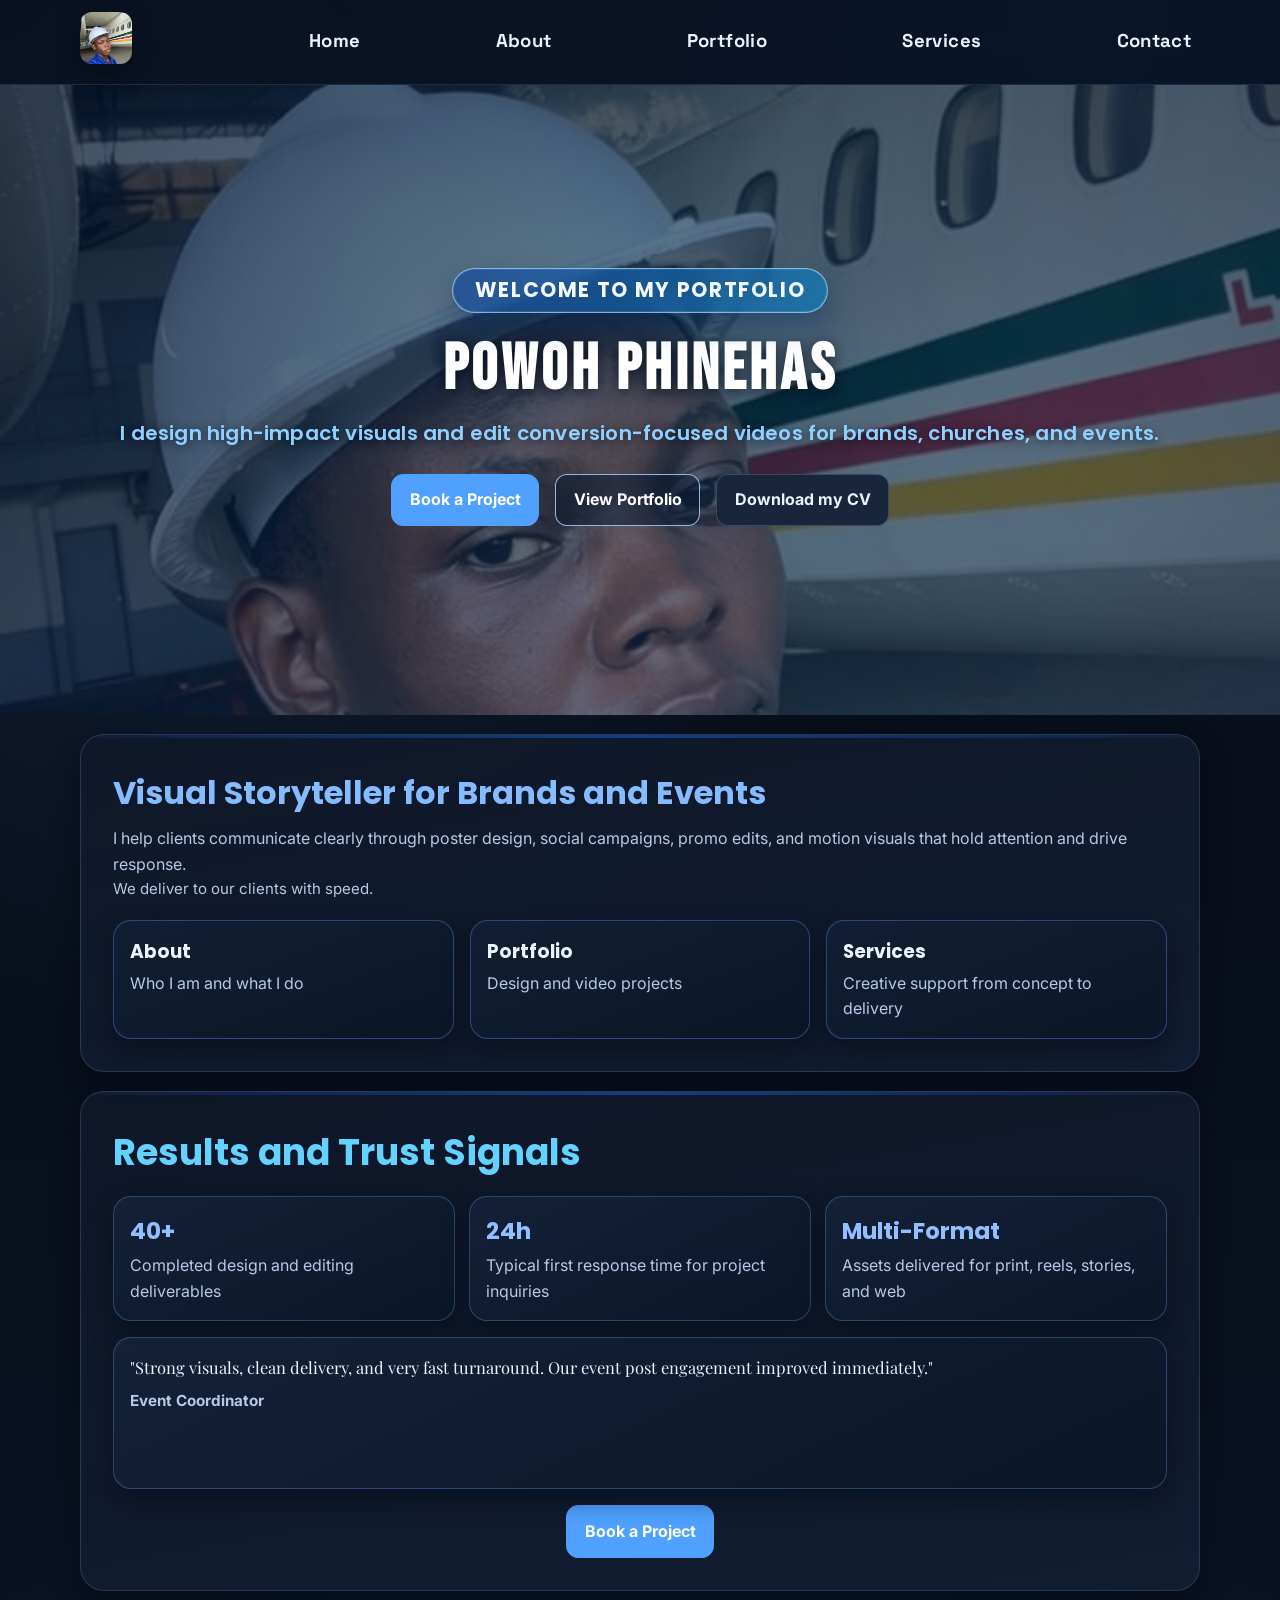
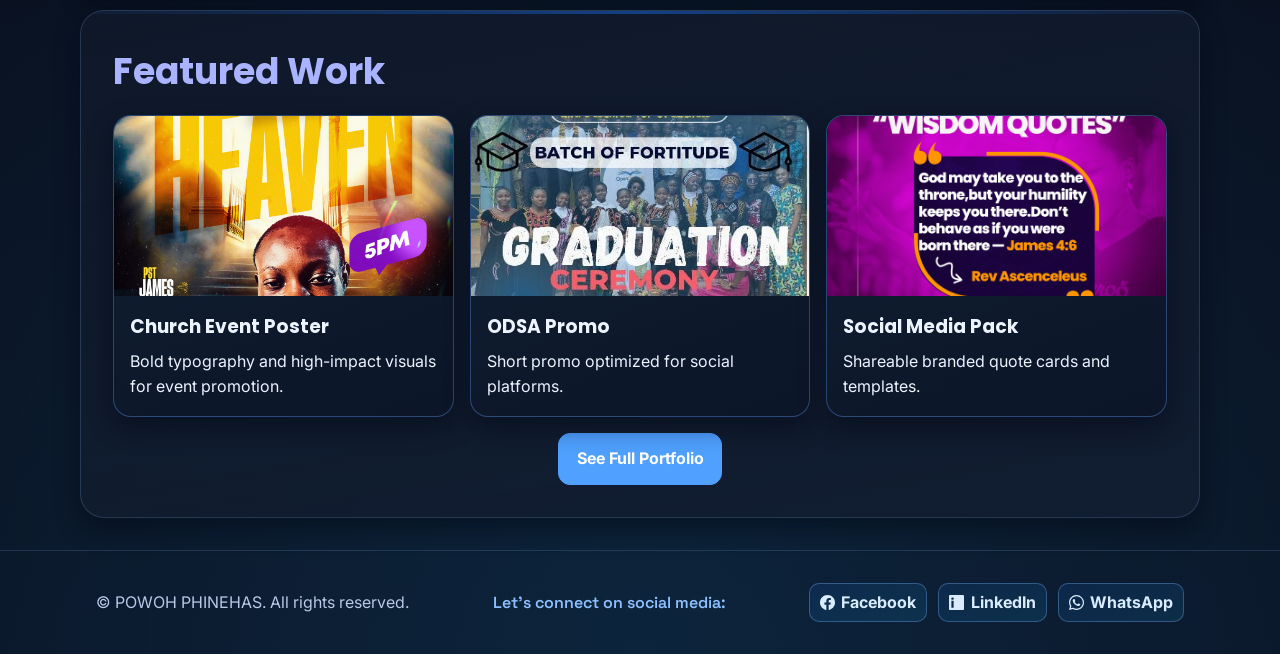
==== commit c58240ea: "laast commit" ====
--- a/index.html
+++ b/index.html
@@ -1,4 +1,4 @@
-﻿<!DOCTYPE html>
+<!DOCTYPE html>
 <html lang="en">
 <head>
   <meta charset="utf-8" />
@@ -40,6 +40,7 @@
       <div class="hero-cta reveal">
         <a href="contact.html" class="btn btn-primary cta-pulse">Book a Project</a>
         <a href="Portfolio.html" class="btn btn-outline">View Portfolio</a>
+        <a href="images/MY%20RESUME.pdf" class="btn" download="MY RESUME.pdf">Download my CV</a>
       </div>
     </div>
   </section>
--- a/css/style.css
+++ b/css/style.css
@@ -50,6 +50,13 @@
   line-height: 1.6;
   opacity: 1;
   transition: opacity 0.28s ease;
+  overflow-x: hidden;
+}
+
+img,
+video {
+  max-width: 100%;
+  height: auto;
 }
 
 body.page-leave {
@@ -178,6 +185,7 @@
   font-size: 1.16rem;
   letter-spacing: 0.02em;
   flex: 1;
+  min-width: 0;
   text-align: center;
   border: 0;
   position: relative;
@@ -648,6 +656,10 @@
   margin-bottom: 0.35rem;
 }
 
+.about-actions {
+  margin: 0.9rem 0 1rem;
+}
+
 .skills-grid,
 .about-skills {
   display: grid;
@@ -773,6 +785,15 @@
   display: block;
 }
 
+.project-card video {
+  width: 100%;
+  aspect-ratio: 16 / 9;
+  height: auto;
+  object-fit: contain;
+  display: block;
+  background: #0b1324;
+}
+
 .portfolio .project-card img {
   height: 260px;
   object-fit: contain;
@@ -1296,44 +1317,73 @@
     min-height: 190px;
   }
 
-  #nav-toggle {
-    display: inline-flex;
+  .nav-container {
+    flex-wrap: wrap;
+    row-gap: 0.55rem;
   }
 
   #nav {
-    position: absolute;
-    top: calc(100% + 8px);
-    right: 1rem;
-    width: min(290px, 90vw);
-    opacity: 0;
-    pointer-events: none;
-    transform: translateY(-12px);
-    transition: opacity 0.22s ease, transform 0.22s ease;
-    border: 1px solid rgba(130, 160, 210, 0.24);
-    border-radius: var(--radius-md);
-    background: rgba(10, 20, 36, 0.95);
-    box-shadow: var(--shadow-md);
-    backdrop-filter: blur(10px);
-  }
-
-  #nav ul {
-    flex-direction: column;
-    align-items: stretch;
-    gap: 0.55rem;
-    padding: 0.75rem;
-  }
-
-  #nav a {
-    text-align: left;
-    padding: 0.55rem 0;
-    font-size: 1.08rem;
-    flex: 0;
-  }
-
-  #nav.open {
+    position: static;
+    width: 100%;
     opacity: 1;
     pointer-events: auto;
-    transform: translateY(0);
+    transform: none;
+    transition: none;
+    border: 0;
+    border-radius: 0;
+    background: transparent;
+    box-shadow: none;
+    backdrop-filter: none;
+  }
+
+  #nav ul {
+    flex-direction: row;
+    align-items: center;
+    flex-wrap: wrap;
+    justify-content: center;
+    gap: 0.4rem;
+    padding: 0;
+  }
+
+  #nav a {
+    text-align: center;
+    padding: 0.5rem 0.4rem;
+    font-size: 0.98rem;
+    flex: 0 1 auto;
+  }
+
+  #nav-toggle {
+    display: none;
+  }
+}
+
+@media (max-width: 760px) {
+  .container {
+    padding: 0.85rem;
+  }
+
+  .hero-content {
+    padding: 3.4rem 0.75rem;
+  }
+
+  .hero-cta {
+    display: flex;
+    flex-wrap: wrap;
+    justify-content: center;
+    gap: 0.6rem;
+  }
+
+  .hero-cta .btn {
+    margin: 0;
+  }
+
+  .projects-grid,
+  .services-grid,
+  .testimonial-grid,
+  .trust-grid,
+  .skills-grid,
+  .about-skills {
+    grid-template-columns: 1fr;
   }
 }
 
@@ -1343,11 +1393,74 @@
   }
 
   .hero-content {
-    padding: 4rem 1rem;
+    padding: 3rem 0.75rem;
+  }
+
+  #nav ul {
+    gap: 0.28rem 0.7rem;
+  }
+
+  #nav a {
+    font-size: 0.92rem;
+    padding: 0.38rem 0.25rem;
   }
 
   .project-card img {
-    height: 210px;
+    height: 190px;
+  }
+
+  .portfolio .project-card img {
+    height: 220px;
+  }
+
+  .project-card video,
+  .portfolio .project-card video {
+    aspect-ratio: 16 / 9;
+    height: auto;
+  }
+
+  .card {
+    min-width: 100%;
+  }
+
+  .btn-whatsapp {
+    width: 78px;
+    height: 78px;
+    padding: 0.6rem;
+  }
+
+  .wa-icon {
+    width: 42px;
+    height: 42px;
+  }
+}
+
+@media (max-width: 420px) {
+  .section-title {
+    font-size: 1.4rem;
+  }
+
+  .hero-welcome {
+    letter-spacing: 0.05em;
+    padding: 0.55rem 1rem;
+  }
+
+  .hero-sub {
+    font-size: 0.95rem;
+  }
+
+  #nav a {
+    font-size: 0.86rem;
+  }
+
+  .about,
+  .portfolio,
+  .services,
+  .contact,
+  .home-intro,
+  .preview,
+  .trust {
+    padding: 1rem;
   }
 }
 
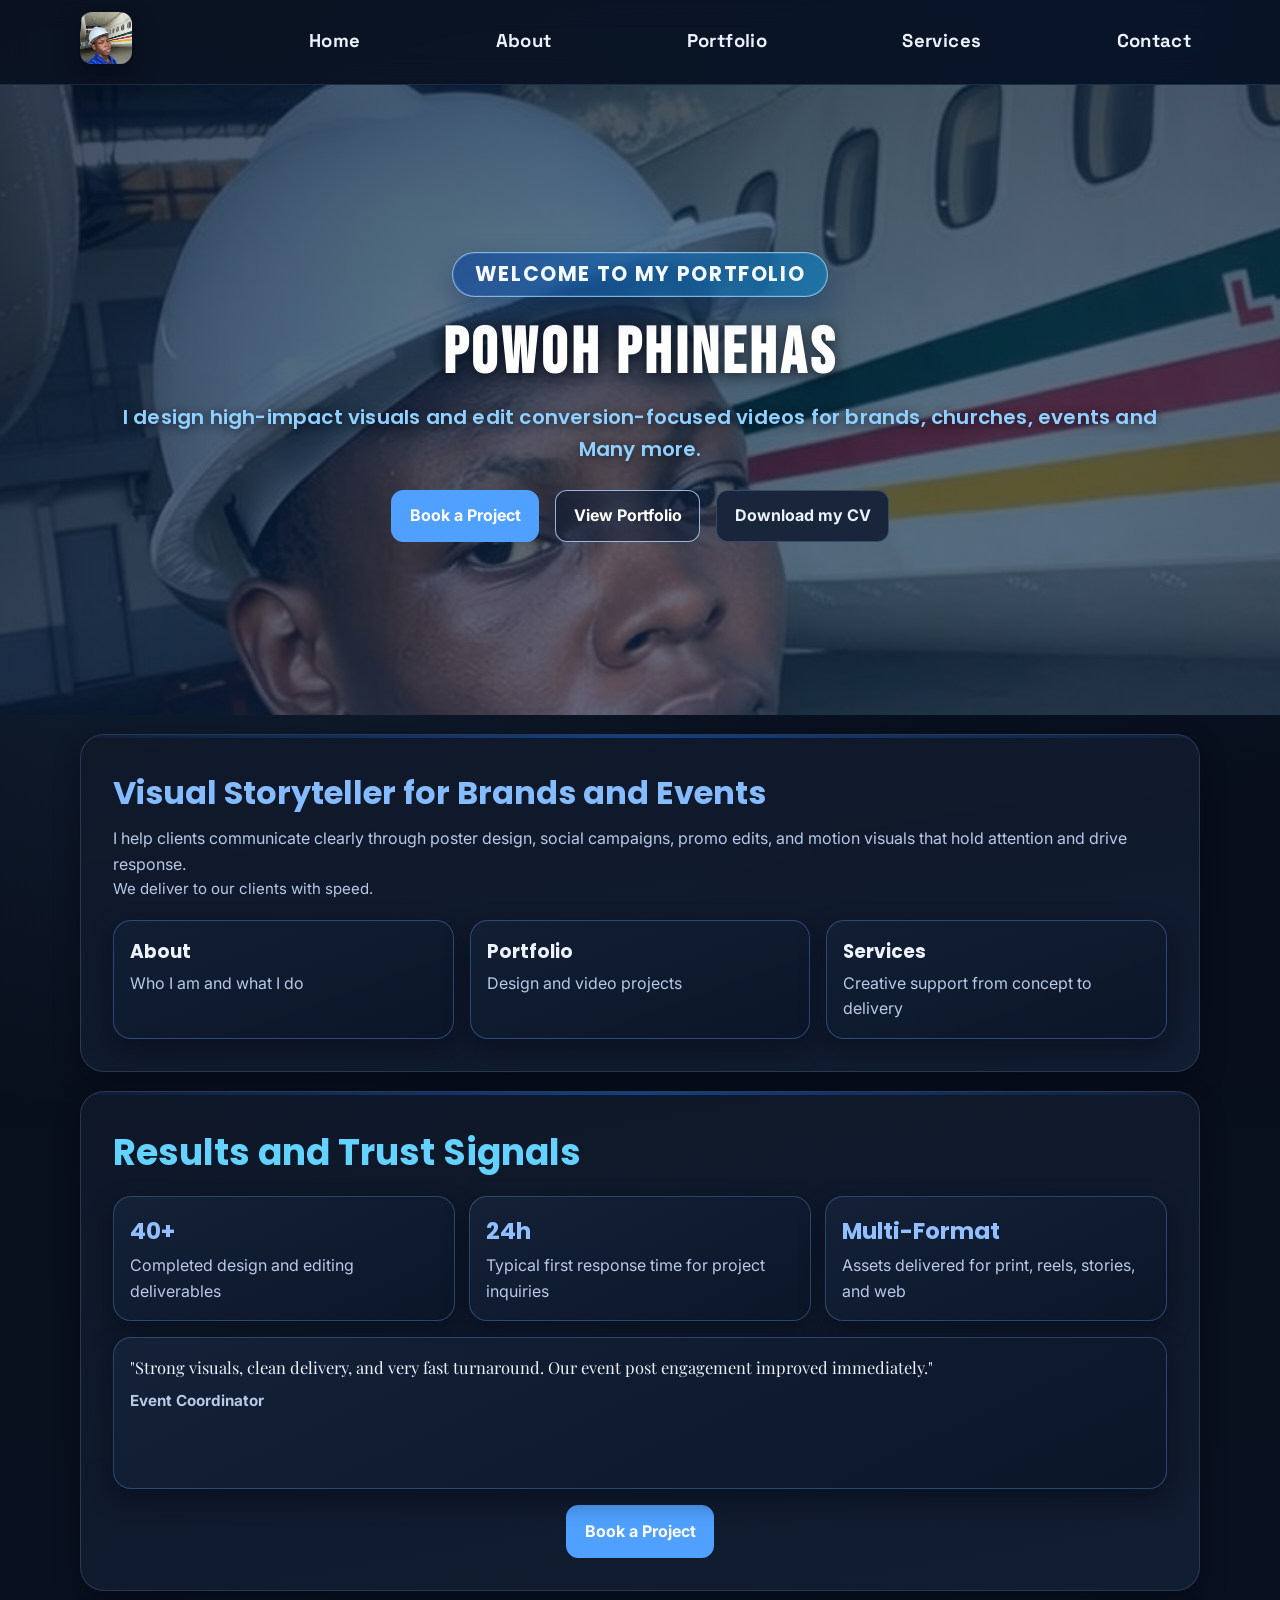
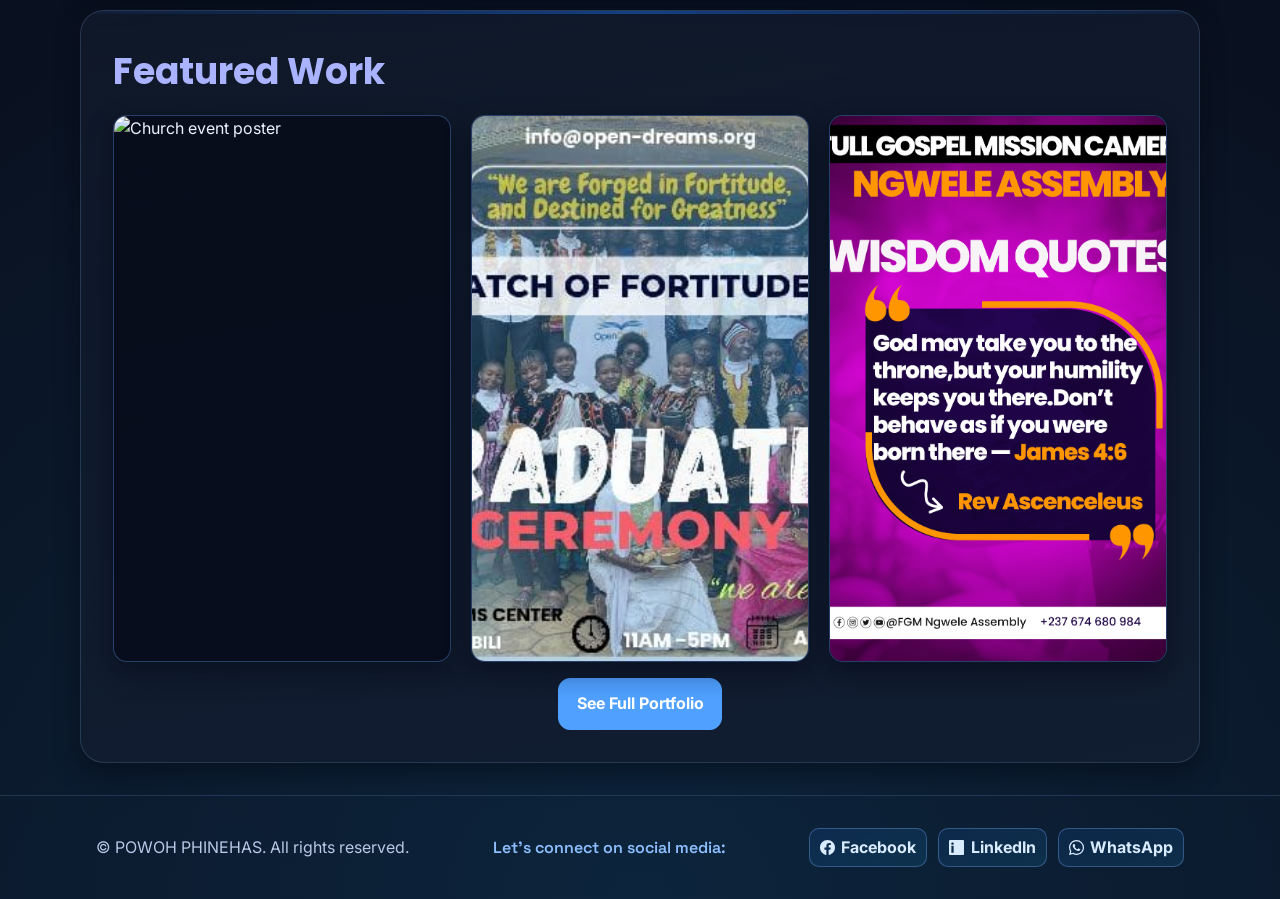
==== commit d6e94634: "Add dynamic portfolio gallery and swipe lightbox slider" ====
--- a/index.html
+++ b/index.html
@@ -36,7 +36,7 @@
     <div class="container hero-content">
       <p class="hero-welcome">Welcome to my portfolio</p>
       <h1 class="hero-title">POWOH PHINEHAS</h1>
-      <p class="hero-sub">I design high-impact visuals and edit conversion-focused videos for brands, churches, and events.</p>
+      <p class="hero-sub">I design high-impact visuals and edit conversion-focused videos for brands, churches, events and Many more.</p>
       <div class="hero-cta reveal">
         <a href="contact.html" class="btn btn-primary cta-pulse">Book a Project</a>
         <a href="Portfolio.html" class="btn btn-outline">View Portfolio</a>
--- a/css/style.css
+++ b/css/style.css
@@ -131,7 +131,7 @@
   background: rgba(9, 16, 30, 0.72);
   backdrop-filter: blur(14px);
   border-bottom: 1px solid rgba(130, 160, 210, 0.18);
-  transition: background 0.24s ease, box-shadow 0.24s ease, transform 0.24s ease;
+  transition: background 0.34s ease, box-shadow 0.24s ease, transform 0.24s ease;
 }
 
 .site-header.scrolled {
@@ -721,13 +721,154 @@
 .projects-grid {
   display: grid;
   grid-template-columns: repeat(auto-fit, minmax(260px, 1fr));
-  gap: 1rem;
+  gap: clamp(0.9rem, 2vw, 1.25rem);
+}
+
+/* Portfolio card base layout */
+.project-card {
+  position: relative;
+  overflow: hidden;
+  border-radius: 14px;
+  min-width: 0;
+  transform-origin: center center;
+  isolation: isolate;
+  background: rgba(5, 10, 24, 0.8);
+}
+
+/* Only image-only cards keep a fixed gallery ratio */
+#flyer-projects .project-card,
+.project-card[data-title] {
+  aspect-ratio: 4 / 5;
+  min-height: 240px;
+}
+
+.project-card img,
+.project-card video {
+  width: 100%;
+  display: block;
+}
+
+.project-card img {
+  width: 100%;
+  height: 100%;
+  min-height: 100%;
+  aspect-ratio: 4 / 5;
+  object-fit: cover;
+  display: block;
+  transition: transform 420ms cubic-bezier(0.2,0.9,0.22,1);
+}
+
+.project-card video {
+  width: 100%;
+  aspect-ratio: 16 / 9;
+  height: auto;
+  object-fit: cover;
+  display: block;
+  background: #0b1324;
+}
+
+body:not(.motion-ready) .projects-grid[data-animate="stagger"] .project-card {
+  opacity: 1;
+  transform: translateY(0) scale(1);
+}
+
+.card-overlay {
+  position: absolute;
+  inset: 0;
+  background: linear-gradient(180deg, rgba(3,6,12,0.0) 30%, rgba(2,4,10,0.6) 100%);
+  display: flex;
+  align-items: flex-end;
+  padding: 1rem;
+  pointer-events: none;
+  opacity: 0;
+  transform: translateY(6px);
+  transition: opacity 320ms ease, transform 360ms cubic-bezier(0.2,0.9,0.22,1);
+}
+
+.card-overlay::before {
+  content: "";
+  position: absolute;
+  inset: 0;
+  background: rgba(6,9,14,0.36);
+  mix-blend-mode: multiply;
+  opacity: 0;
+  transition: opacity 320ms ease;
+}
+
+.overlay-content {
+  position: relative;
+  z-index: 2;
+  color: var(--text);
+  transform: translateY(18px);
+  transition: transform 360ms cubic-bezier(0.2,0.9,0.22,1);
+}
+
+.overlay-title {
+  font-family: var(--font-heading);
+  font-size: 1.05rem;
+  margin-bottom: 0.25rem;
+  letter-spacing: 0.02em;
+}
+
+.overlay-tools {
+  color: var(--text-soft);
+  font-size: 0.86rem;
+}
+
+.project-card:focus-visible {
+  outline: 3px solid rgba(79,160,255,0.16);
+  outline-offset: 4px;
+}
+
+.project-card:hover img,
+.project-card:focus-within img {
+  transform: scale(1.06);
+}
+
+.project-card:hover .card-overlay,
+.project-card:focus-within .card-overlay {
+  opacity: 1;
+  transform: translateY(0);
+}
+
+.project-card:hover .card-overlay::before,
+.project-card:focus-within .card-overlay::before {
+  opacity: 1;
+}
+
+.project-card:hover .overlay-content,
+.project-card:focus-within .overlay-content {
+  transform: translateY(0);
+}
+
+/* Scroll-driven reveal (staggered) */
+html.motion-ready .projects-grid[data-animate="stagger"] .project-card {
+  opacity: 0;
+  transform: translateY(18px) scale(0.996);
+  transition: opacity 520ms ease, transform 520ms cubic-bezier(0.2,0.9,0.22,1);
+}
+
+html.motion-ready .projects-grid[data-animate="stagger"] .project-card.is-inview {
+  opacity: 1;
+  transform: translateY(0) scale(1);
+}
+
+
+.portfolio-group + .portfolio-group {
+  margin-top: clamp(2rem, 5vw, 3.5rem);
+}
+
+.portfolio-group-title {
+  font-family: var(--font-heading);
+  font-size: clamp(1.4rem, 2.6vw, 2rem);
+  margin-bottom: 1rem;
 }
 
 .project-card {
   overflow: hidden;
   transition: transform 0.24s ease, box-shadow 0.24s ease;
   position: relative;
+  min-width: 0;
 }
 
 .project-card:hover {
@@ -778,30 +919,8 @@
   }
 }
 
-.project-card img {
-  width: 100%;
-  height: 180px;
-  object-fit: cover;
-  display: block;
-}
-
-.project-card video {
-  width: 100%;
-  aspect-ratio: 16 / 9;
-  height: auto;
-  object-fit: contain;
-  display: block;
-  background: #0b1324;
-}
-
-.portfolio .project-card img {
-  height: 260px;
-  object-fit: contain;
-  background: #111d30;
-}
-
 .project-info {
-  padding: 1rem;
+  padding: clamp(0.9rem, 2.2vw, 1.15rem);
 }
 
 .project-info h3 {
@@ -864,7 +983,7 @@
 .contact-grid {
   display: grid;
   grid-template-columns: 1fr 360px;
-  gap: 1rem;
+  gap: 1.2rem;
   align-items: start;
 }
 
@@ -873,61 +992,174 @@
   padding: 1rem;
 }
 
+.contact-info {
+  position: relative;
+  overflow: hidden;
+}
+
 .contact-cta,
 .contact-info {
-  background: linear-gradient(170deg, rgba(21, 33, 54, 0.96), rgba(11, 22, 40, 0.96));
+  background:
+    radial-gradient(circle at top right, rgba(82, 166, 255, 0.18), transparent 32%),
+    linear-gradient(170deg, rgba(21, 33, 54, 0.97), rgba(11, 22, 40, 0.98));
   backdrop-filter: blur(10px);
 }
 
 .contact-cta {
-  border: 1px solid rgba(130, 160, 210, 0.2);
+  border: 1px solid rgba(130, 160, 210, 0.24);
   border-radius: var(--radius-md);
-  box-shadow: var(--shadow-sm);
+  box-shadow: var(--shadow-md);
   min-height: 100%;
   display: flex;
   flex-direction: column;
+  align-items: flex-start;
+  justify-content: center;
+  text-align: left;
+  gap: 1rem;
+  padding: 2rem 1.4rem;
+  position: relative;
+  overflow: hidden;
+}
+
+.contact-cta::before,
+.contact-info::before {
+  content: "";
+  position: absolute;
+  inset: auto auto 0 0;
+  width: 180px;
+  height: 180px;
+  background: radial-gradient(circle, rgba(24, 184, 255, 0.22), transparent 70%);
+  pointer-events: none;
+}
+
+.contact-eyebrow {
+  display: inline-flex;
   align-items: center;
-  justify-content: center;
-  text-align: center;
-  gap: 0.8rem;
-  padding: 2rem 1.2rem;
+  gap: 0.45rem;
+  padding: 0.35rem 0.7rem;
+  border-radius: 999px;
+  border: 1px solid rgba(124, 184, 255, 0.25);
+  background: rgba(20, 38, 66, 0.7);
+  color: #93c7ff;
+  font-size: 0.78rem;
+  text-transform: uppercase;
+  letter-spacing: 0.08em;
+  font-weight: 700;
+  font-family: var(--font-ui);
 }
 
 .contact-cta h2 {
-  font-family: var(--font-heading);
-  font-size: clamp(1.4rem, 2.8vw, 2rem);
+  font-family: var(--font-display);
+  font-size: clamp(1.6rem, 3.2vw, 2.4rem);
+  line-height: 1.18;
+  max-width: 16ch;
+  text-transform: uppercase;
+  letter-spacing: 0.08em;
+  background: linear-gradient(120deg, #6fe8ff, #5b9aff, #6c99ff);
+  -webkit-background-clip: text;
+  -webkit-text-fill-color: transparent;
+  color: transparent;
+  text-shadow: 0 2px 8px rgba(14, 82, 146, 0.35);
 }
 
 .contact-cta p {
+  font-family: var(--font-ui);
+  color: #cee6ff;
+  font-weight: 600;
+  max-width: 56ch;
+  margin-top: 0.2rem;
+  font-size: clamp(0.95rem, 1.8vw, 1.1rem);
+}
+
+.contact-eyebrow {
+  color: #62d6ff;
+  border-color: rgba(104, 215, 255, 0.4);
+  background: linear-gradient(135deg, rgba(25, 82, 147, 0.38), rgba(17, 52, 86, 0.45));
+  box-shadow: inset 0 0 0 1px rgba(154, 221, 255, 0.12);
+  letter-spacing: 0.1em;
+}
+
+.contact-highlight {
+  background: linear-gradient(135deg, rgba(32, 61, 102, 0.75), rgba(30, 54, 91, 0.84));
+  border-color: rgba(93, 171, 255, 0.35);
+  box-shadow: 0 10px 18px rgba(8, 23, 45, 0.35);
+}
+
+.contact-highlight strong {
+  color: #f0f6ff;
+  text-transform: uppercase;
+  letter-spacing: 0.04em;
+  font-size: 0.94rem;
+}
+
+.contact-highlight span {
+  color: #b5dbff;
+}
+
+.contact-highlight-grid {
+  display: grid;
+  gap: 0.75rem;
+  grid-template-columns: repeat(3, minmax(0, 1fr));
+  width: 100%;
+}
+
+.contact-highlight {
+  padding: 0.9rem 0.85rem;
+  border-radius: 16px;
+  background: rgba(11, 24, 42, 0.68);
+  border: 1px solid rgba(112, 165, 244, 0.16);
+  box-shadow: inset 0 1px 0 rgba(255, 255, 255, 0.04);
+}
+
+.contact-highlight strong,
+.contact-highlight span {
+  display: block;
+}
+
+.contact-highlight strong {
+  font-size: 0.92rem;
+  margin-bottom: 0.18rem;
+}
+
+.contact-highlight span {
   color: var(--text-soft);
-  max-width: 44ch;
+  font-size: 0.82rem;
+}
+
+.contact-primary-actions {
+  display: flex;
+  flex-wrap: wrap;
+  gap: 0.85rem;
+  align-items: center;
 }
 
 .btn-whatsapp {
-  background: #102638;
-  color: #65f2a4;
-  border-color: rgba(37, 211, 102, 0.35);
+  background: linear-gradient(135deg, #1d4e3a, #0e2d24);
+  color: #eafff4;
+  border: 1px solid rgba(37, 211, 102, 0.34);
   border-radius: 999px;
-  padding: 0.9rem;
+  padding: 0.9rem 1.15rem;
   display: inline-flex;
   align-items: center;
   justify-content: center;
-  gap: 0;
+  gap: 0.65rem;
   font-weight: 700;
   font-family: var(--font-ui);
-  width: 94px;
-  height: 94px;
+  min-width: 220px;
+  min-height: 58px;
+  box-shadow: 0 18px 34px rgba(13, 75, 42, 0.26);
+  animation: ctaPulse 3.2s ease-in-out infinite;
 }
 
 .btn-whatsapp:hover {
-  transform: translateY(-2px) scale(1.03);
-  box-shadow: 0 16px 30px rgba(37, 211, 102, 0.28);
-  background: #173426;
+  transform: translateY(-3px) scale(1.02);
+  box-shadow: 0 22px 40px rgba(37, 211, 102, 0.28);
+  background: linear-gradient(135deg, #236346, #133328);
 }
 
 .wa-icon {
-  width: 52px;
-  height: 52px;
+  width: 24px;
+  height: 24px;
   display: inline-grid;
   place-items: center;
 }
@@ -942,11 +1174,29 @@
   padding: 0;
 }
 
-.wa-label {
-  margin-top: 0.35rem;
-  font-family: var(--font-ui);
-  font-weight: 700;
-  color: #61d88f;
+.contact-mail-btn {
+  min-width: 190px;
+  min-height: 58px;
+  display: inline-flex;
+  align-items: center;
+  justify-content: center;
+  gap: 0.65rem;
+  border-radius: 999px;
+  border-color: rgba(128, 177, 255, 0.32);
+  background: rgba(14, 27, 48, 0.7);
+}
+
+.contact-mini-icon {
+  width: 20px;
+  height: 20px;
+  display: inline-grid;
+  place-items: center;
+}
+
+.contact-mini-icon svg {
+  width: 100%;
+  height: 100%;
+  fill: currentColor;
 }
 
 .contact-grid form {
@@ -978,7 +1228,137 @@
 }
 
 .contact-socials {
-  margin-top: 0.8rem;
+  margin-top: 1rem;
+}
+
+.contact-cards {
+  display: grid;
+  gap: 0.9rem;
+  grid-template-columns: repeat(auto-fit, minmax(190px, 1fr));
+  margin-top: 1rem;
+}
+
+.contact-card {
+  display: flex;
+  align-items: flex-start;
+  gap: 0.85rem;
+  border: 1px solid rgba(158, 198, 255, 0.18);
+  border-radius: var(--radius-md);
+  padding: 0.95rem;
+  background: linear-gradient(145deg, rgba(14, 25, 42, 0.84), rgba(11, 20, 36, 0.94));
+  box-shadow: 0 14px 28px rgba(2, 8, 20, 0.36);
+  text-decoration: none;
+  color: #f2f8ff;
+  transition: transform 0.3s ease, box-shadow 0.3s ease, border-color 0.3s ease, background 0.3s ease;
+  position: relative;
+  overflow: hidden;
+}
+
+.contact-card strong {
+  display: block;
+  font-family: var(--font-heading);
+  font-size: 0.95rem;
+  margin-bottom: 0.1rem;
+  color: #ffffff;
+}
+
+.contact-card span {
+  display: block;
+  color: var(--text-soft);
+  font-size: 0.86rem;
+}
+
+.contact-card {
+  animation: floatCard 7s ease-in-out infinite;
+}
+
+.contact-card::after {
+  content: "";
+  position: absolute;
+  inset: auto -30px -30px auto;
+  width: 100px;
+  height: 100px;
+  border-radius: 999px;
+  background: radial-gradient(circle, rgba(96, 172, 255, 0.18), transparent 68%);
+  opacity: 0;
+  transition: opacity 0.3s ease;
+}
+
+.contact-card:hover {
+  animation-play-state: paused;
+  transform: translateY(-3px) scale(1.02);
+  box-shadow: 0 22px 34px rgba(5, 26, 58, 0.54);
+  border-color: rgba(77, 164, 255, 0.6);
+  background: linear-gradient(145deg, rgba(19, 43, 73, 0.85), rgba(22, 50, 91, 0.95));
+}
+
+.contact-card:hover::after {
+  opacity: 1;
+}
+
+.contact-logo {
+  width: 58px;
+  min-width: 58px;
+  height: 58px;
+  border-radius: 16px;
+  display: inline-grid;
+  place-items: center;
+  background: rgba(255, 255, 255, 0.1);
+  border: 1px solid rgba(255, 255, 255, 0.18);
+  transition: transform 0.3s ease, box-shadow 0.3s ease, background 0.3s ease;
+  box-shadow: inset 0 1px 0 rgba(255, 255, 255, 0.09);
+}
+
+.contact-logo svg {
+  width: 80%;
+  height: 80%;
+}
+
+.contact-card:hover .contact-logo {
+  transform: translateY(-2px) scale(1.12);
+  background: rgba(255, 255, 255, 0.2);
+}
+
+.contact-card--email .contact-logo,
+.contact-card--whatsapp .contact-logo,
+.contact-card--linkedin .contact-logo,
+.contact-card--facebook .contact-logo {
+  border-color: transparent;
+}
+
+.contact-card--email .contact-logo {
+  background: linear-gradient(135deg, rgba(255, 209, 102, 0.2), rgba(255, 148, 77, 0.18));
+}
+
+.contact-card--whatsapp .contact-logo {
+  background: linear-gradient(135deg, rgba(37, 211, 102, 0.2), rgba(16, 112, 62, 0.2));
+}
+
+.contact-card--linkedin .contact-logo {
+  background: linear-gradient(135deg, rgba(10, 102, 194, 0.22), rgba(66, 153, 225, 0.16));
+}
+
+.contact-card--facebook .contact-logo {
+  background: linear-gradient(135deg, rgba(24, 119, 242, 0.2), rgba(94, 164, 255, 0.16));
+}
+
+.contact-card--email svg { fill: #ffce7c; }
+.contact-card--whatsapp svg { fill: #25d366; }
+.contact-card--linkedin svg { fill: #39a0ff; }
+.contact-card--facebook svg { fill: #5ba7ff; }
+
+@keyframes floatCard {
+  0%, 100% { transform: translateY(0); }
+  50% { transform: translateY(-5px); }
+}
+
+@keyframes ctaPulse {
+  0%, 100% {
+    box-shadow: 0 18px 34px rgba(13, 75, 42, 0.26);
+  }
+  50% {
+    box-shadow: 0 22px 42px rgba(37, 211, 102, 0.3);
+  }
 }
 
 .hp-field {
@@ -1121,21 +1501,34 @@
 .lightbox {
   position: fixed;
   inset: 0;
-  display: none;
-  align-items: center;
-  justify-content: center;
+  display: flex;
+  align-items: stretch;
+  justify-content: stretch;
   z-index: 200;
   padding: 0;
-  background: rgba(5, 16, 34, 0.82);
+  background: rgba(3, 10, 22, 0.96);
+  opacity: 0;
+  visibility: hidden;
+  pointer-events: none;
+  transition: opacity 0.24s ease, visibility 0.24s ease;
+}
+
+.lightbox.is-open {
+  opacity: 1;
+  visibility: visible;
+  pointer-events: auto;
 }
 
 .lb-panel {
   width: 100vw;
   height: 100vh;
-  max-height: 100vh;
+  max-width: 100%;
+  max-height: 100%;
   overflow: hidden;
   border-radius: 0;
-  background: #0b1324;
+  background:
+    radial-gradient(circle at top, rgba(38, 87, 168, 0.22), transparent 35%),
+    #050d1b;
   box-shadow: none;
   display: grid;
   grid-template-rows: 1fr auto;
@@ -1145,15 +1538,20 @@
   display: block;
   width: 100%;
   height: 100%;
-  max-height: calc(100vh - 110px);
+  max-width: 100%;
+  max-height: 100%;
+  box-sizing: border-box;
   object-fit: contain;
-  background: #0b1324;
-  margin: 0 auto;
+  object-position: center;
+  background: transparent;
+  margin: 0;
+  padding: 0.9rem;
 }
 
 .lb-body {
-  padding: 0.9rem 1.1rem 1.1rem;
-  background: rgba(12, 21, 38, 0.96);
+  padding: 1rem 1.2rem 1.2rem;
+  background: linear-gradient(180deg, rgba(7, 15, 28, 0.1), rgba(7, 15, 28, 0.94));
+  border-top: 1px solid rgba(146, 181, 235, 0.16);
 }
 
 .lb-caption {
@@ -1175,7 +1573,9 @@
   border-radius: 50%;
   cursor: pointer;
   color: #fff;
-  background: rgba(5, 16, 34, 0.62);
+  background: rgba(5, 16, 34, 0.76);
+  border: 1px solid rgba(146, 181, 235, 0.24);
+  backdrop-filter: blur(10px);
   font-size: 1.5rem;
   z-index: 210;
 }
@@ -1355,11 +1755,27 @@
   #nav-toggle {
     display: none;
   }
+
+  .projects-grid {
+    grid-template-columns: repeat(2, minmax(0, 1fr));
+  }
+
+  .portfolio-intro {
+    max-width: 68ch;
+  }
+
+  .contact-highlight-grid {
+    grid-template-columns: 1fr;
+  }
+
+  .contact-grid {
+    gap: 1rem;
+  }
 }
 
 @media (max-width: 760px) {
   .container {
-    padding: 0.85rem;
+    padding: 0.9rem;
   }
 
   .hero-content {
@@ -1385,6 +1801,34 @@
   .about-skills {
     grid-template-columns: 1fr;
   }
+
+  .portfolio-group-title {
+    margin-bottom: 0.85rem;
+  }
+
+  .project-info {
+    padding: 0.95rem;
+  }
+
+  .lightbox .lb-img {
+    padding: 1rem;
+  }
+
+  .lb-body {
+    padding: 0.9rem 1rem calc(0.95rem + env(safe-area-inset-bottom));
+  }
+
+  .contact-primary-actions {
+    width: 100%;
+    flex-direction: column;
+    align-items: stretch;
+  }
+
+  .btn-whatsapp,
+  .contact-mail-btn {
+    width: 100%;
+    min-width: 0;
+  }
 }
 
 @media (max-width: 620px) {
@@ -1406,17 +1850,42 @@
   }
 
   .project-card img {
-    height: 190px;
+    min-height: 0;
+    aspect-ratio: 4 / 5;
   }
 
   .portfolio .project-card img {
-    height: 220px;
+    min-height: 0;
+    aspect-ratio: 4 / 5;
   }
 
   .project-card video,
   .portfolio .project-card video {
     aspect-ratio: 16 / 9;
     height: auto;
+  }
+
+  .portfolio-group + .portfolio-group {
+    margin-top: 2rem;
+  }
+
+  .lightbox {
+    padding-top: env(safe-area-inset-top);
+  }
+
+  .lb-panel {
+    height: 100svh;
+    max-height: 100svh;
+  }
+
+  .lightbox .lb-img {
+    max-height: calc(100svh - 132px);
+    padding: 0.85rem;
+  }
+
+  .lb-close {
+    top: calc(0.7rem + env(safe-area-inset-top));
+    right: 0.8rem;
   }
 
   .card {
@@ -1462,6 +1931,67 @@
   .trust {
     padding: 1rem;
   }
+
+  .container {
+    padding: 0.75rem;
+  }
+
+  .portfolio-intro,
+  .proj-desc,
+  .project-meta,
+  .project-outcome,
+  .case-line {
+    font-size: 0.92rem;
+  }
+
+  .lightbox .lb-img {
+    max-height: calc(100svh - 152px);
+    padding: 0.7rem;
+  }
+
+  .lb-caption {
+    font-size: 1rem;
+  }
+
+  .contact-cta,
+  .contact-info {
+    padding: 1.1rem;
+  }
+
+  .contact-card {
+    padding: 0.85rem;
+  }
+}
+
+/* Morphing transition overlay */
+#morph-overlay {
+  position: fixed;
+  inset: 0;
+  z-index: 9999;
+  pointer-events: none;
+  display: grid;
+  place-items: center;
+  opacity: 0;
+  transition: opacity 520ms cubic-bezier(0.2,0.9,0.22,1), transform 520ms cubic-bezier(0.2,0.9,0.22,1);
+}
+
+#morph-overlay .morph-inner {
+  width: 120vmax;
+  height: 120vmax;
+  background: radial-gradient(circle at 30% 30%, rgba(21,111,241,0.98), rgba(79,160,255,0.92));
+  border-radius: 999vmax;
+  transform: translate(var(--tx,0), var(--ty,0)) scale(0.001);
+  transition: transform 520ms cubic-bezier(0.2,0.9,0.22,1);
+  will-change: transform;
+}
+
+#morph-overlay.visible {
+  opacity: 1;
+  pointer-events: auto;
+}
+
+#morph-overlay.visible .morph-inner {
+  transform: translate(0,0) scale(1);
 }
 
 @media (prefers-reduced-motion: reduce) {
@@ -1480,5 +2010,3 @@
     display: none;
   }
 }
-
-
